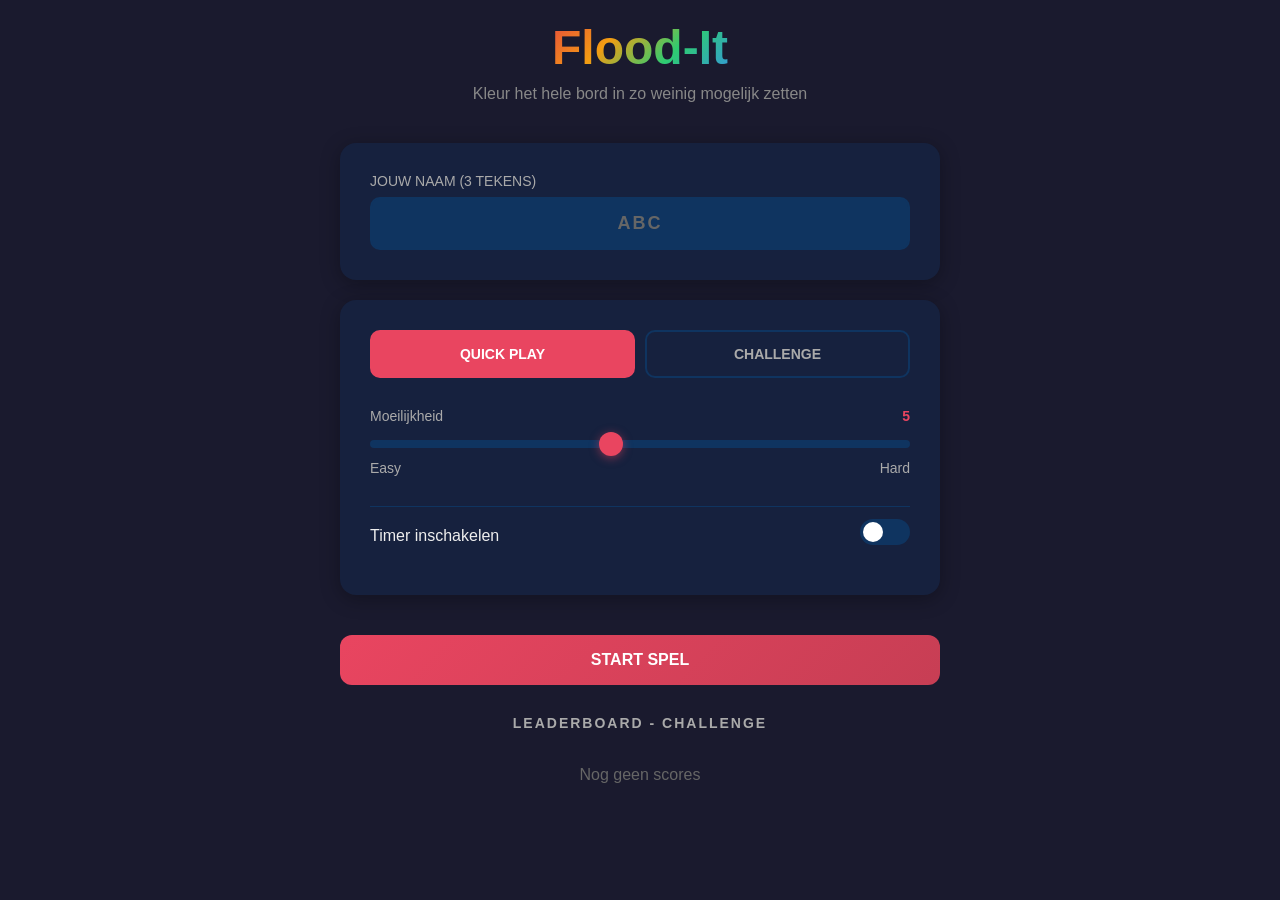
==== index.html @ 2f5895f3 "Add static version, Docker, E2E tests, GitHub Pages" ====
<!DOCTYPE html>
<html lang="nl">
<head>
    <meta charset="UTF-8">
    <meta name="viewport" content="width=device-width, initial-scale=1.0">
    <title>Flood-It</title>
    <style>
        * { box-sizing: border-box; margin: 0; padding: 0; }
        body {
            font-family: -apple-system, BlinkMacSystemFont, 'Segoe UI', Roboto, sans-serif;
            background: #1a1a2e;
            min-height: 100vh;
            color: #eee;
            display: flex;
            flex-direction: column;
            align-items: center;
            padding: 20px;
        }
        .screen { display: none; width: 100%; max-width: 600px; flex-direction: column; align-items: center; }
        .screen.active { display: flex; }
        h1 {
            font-size: 3rem;
            margin-bottom: 10px;
            background: linear-gradient(135deg, #e74c3c, #f39c12, #2ecc71, #3498db);
            -webkit-background-clip: text;
            -webkit-text-fill-color: transparent;
            background-clip: text;
        }
        .subtitle { color: #888; margin-bottom: 40px; }
        .card { background: #16213e; border-radius: 16px; padding: 30px; width: 100%; margin-bottom: 20px; box-shadow: 0 4px 20px rgba(0,0,0,0.3); }
        label { display: block; margin-bottom: 8px; color: #aaa; font-size: 14px; }
        input[type="text"] {
            width: 100%; padding: 14px 16px; border: 2px solid #0f3460; border-radius: 10px;
            font-size: 18px; background: #0f3460; color: #fff; text-align: center;
            text-transform: uppercase; letter-spacing: 8px; font-weight: bold;
        }
        input[type="text"]:focus { outline: none; border-color: #e94560; }
        input[type="text"]::placeholder { letter-spacing: 2px; color: #666; text-transform: none; }
        .slider-container { margin: 30px 0; }
        .slider-label { display: flex; justify-content: space-between; margin-bottom: 10px; color: #aaa; font-size: 14px; }
        .slider-value { color: #e94560; font-weight: bold; }
        input[type="range"] { width: 100%; height: 8px; border-radius: 4px; background: #0f3460; outline: none; -webkit-appearance: none; }
        input[type="range"]::-webkit-slider-thumb { -webkit-appearance: none; width: 24px; height: 24px; border-radius: 50%; background: #e94560; cursor: pointer; box-shadow: 0 2px 10px rgba(233, 69, 96, 0.5); }
        .mode-buttons { display: flex; gap: 10px; margin-bottom: 20px; }
        .mode-btn {
            flex: 1; padding: 14px; border: 2px solid #0f3460; border-radius: 10px;
            background: transparent; color: #aaa; font-size: 14px; font-weight: bold; cursor: pointer; transition: all 0.2s;
        }
        .mode-btn.active { background: #e94560; border-color: #e94560; color: white; }
        .mode-btn:hover:not(.active) { border-color: #e94560; color: #fff; }
        .settings-toggle { display: flex; align-items: center; justify-content: space-between; padding: 12px 0; border-top: 1px solid #0f3460; margin-top: 10px; }
        .toggle-switch { position: relative; width: 50px; height: 26px; }
        .toggle-switch input { opacity: 0; width: 0; height: 0; }
        .toggle-slider { position: absolute; cursor: pointer; top: 0; left: 0; right: 0; bottom: 0; background: #0f3460; border-radius: 26px; transition: 0.3s; }
        .toggle-slider:before { position: absolute; content: ""; height: 20px; width: 20px; left: 3px; bottom: 3px; background: white; border-radius: 50%; transition: 0.3s; }
        input:checked + .toggle-slider { background: #e94560; }
        input:checked + .toggle-slider:before { transform: translateX(24px); }
        .btn { width: 100%; padding: 16px; border: none; border-radius: 12px; font-size: 16px; font-weight: bold; cursor: pointer; transition: all 0.2s; margin-top: 20px; }
        .btn-primary { background: linear-gradient(135deg, #e94560, #c73e54); color: white; }
        .btn-primary:hover { transform: translateY(-2px); box-shadow: 0 4px 20px rgba(233, 69, 96, 0.4); }
        .btn-primary:disabled { background: #333; cursor: not-allowed; transform: none; box-shadow: none; }
        .game-header { display: flex; justify-content: space-between; align-items: center; width: 100%; max-width: 600px; margin-bottom: 20px; }
        .game-info { display: flex; gap: 20px; align-items: center; }
        .stat { background: #16213e; padding: 10px 20px; border-radius: 10px; text-align: center; }
        .stat-label { font-size: 11px; color: #666; text-transform: uppercase; }
        .stat-value { font-size: 20px; font-weight: bold; color: #e94560; }
        .timer { color: #2ecc71; }
        .timer.warning { color: #f39c12; }
        .timer.danger { color: #e74c3c; animation: pulse 0.5s infinite; }
        @keyframes pulse { 0%, 100% { opacity: 1; } 50% { opacity: 0.5; } }
        .color-buttons { display: flex; gap: 10px; justify-content: center; flex-wrap: wrap; margin: 20px 0; }
        .color-btn { width: 50px; height: 50px; border: 3px solid transparent; border-radius: 12px; cursor: pointer; transition: all 0.2s; }
        .color-btn:hover { transform: scale(1.1); }
        .color-btn.current { border-color: white; box-shadow: 0 0 20px rgba(255,255,255,0.3); }
        .color-btn:disabled { opacity: 0.4; cursor: not-allowed; }
        .color-btn:disabled:hover { transform: none; }
        #game-grid { display: grid; gap: 2px; background: #0a0a15; padding: 4px; border-radius: 8px; margin: 20px 0; }
        .cell { border-radius: 2px; transition: background-color 0.15s ease; }
        .game-footer { display: flex; gap: 10px; width: 100%; max-width: 600px; }
        .btn-secondary { background: #16213e; color: #aaa; border: 2px solid #0f3460; }
        .btn-secondary:hover { background: #1a2744; color: #fff; }
        .board-indicator { display: flex; gap: 10px; margin-bottom: 20px; }
        .board-dot { width: 12px; height: 12px; border-radius: 50%; background: #0f3460; }
        .board-dot.active { background: #e94560; }
        .board-dot.completed { background: #2ecc71; }
        .leaderboard { width: 100%; max-width: 400px; margin-top: 30px; }
        .leaderboard h3 { color: #aaa; margin-bottom: 15px; text-align: center; font-size: 14px; text-transform: uppercase; letter-spacing: 2px; }
        .leaderboard-entry { display: flex; justify-content: space-between; padding: 10px 15px; background: #16213e; border-radius: 8px; margin-bottom: 8px; }
        .leaderboard-rank { color: #f39c12; font-weight: bold; width: 30px; }
        .leaderboard-nickname { flex: 1; text-align: left; padding-left: 10px; letter-spacing: 3px; }
        .leaderboard-score { color: #e94560; font-weight: bold; }
        .leaderboard-empty { text-align: center; color: #666; padding: 20px; }
        .result-screen { text-align: center; }
        .result-score { font-size: 48px; font-weight: bold; color: #e94560; margin: 20px 0; }
        .result-label { color: #666; font-size: 14px; }
        .win-message { color: #2ecc71; font-size: 24px; margin-bottom: 10px; }
        .lose-message { color: #e74c3c; font-size: 24px; margin-bottom: 10px; }
        .error-msg { color: #e74c3c; font-size: 12px; margin-top: 8px; display: none; }
        .error-msg.show { display: block; }
        .hint { color: #666; font-size: 12px; text-align: center; margin-top: 10px; }
    </style>
</head>
<body>
    <div id="start-screen" class="screen active">
        <h1>Flood-It</h1>
        <p class="subtitle">Kleur het hele bord in zo weinig mogelijk zetten</p>
        <div class="card">
            <label>JOUW NAAM (3 TEKENS)</label>
            <input type="text" id="nickname" maxlength="3" placeholder="ABC">
            <p id="nickname-error" class="error-msg">Voer precies 3 tekens in</p>
        </div>
        <div class="card">
            <div class="mode-buttons">
                <button class="mode-btn active" data-mode="quick" onclick="selectMode('quick')">QUICK PLAY</button>
                <button class="mode-btn" data-mode="challenge" onclick="selectMode('challenge')">CHALLENGE</button>
            </div>
            <div class="slider-container">
                <div class="slider-label"><span>Moeilijkheid</span><span class="slider-value" id="difficulty-label">5</span></div>
                <input type="range" id="difficulty" min="1" max="10" value="5" oninput="updateDifficulty()">
                <div class="slider-label" style="margin-top: 8px;"><span>Easy</span><span>Hard</span></div>
            </div>
            <div class="settings-toggle">
                <span>Timer inschakelen</span>
                <label class="toggle-switch">
                    <input type="checkbox" id="timer-toggle">
                    <span class="toggle-slider"></span>
                </label>
            </div>
            <div id="timer-info" style="display: none; margin-top: 10px; color: #666; font-size: 12px;">
                Timer: <span id="timer-duration">65</span> seconden
            </div>
        </div>
        <button class="btn btn-primary" onclick="startGame()">START SPEL</button>
        <div class="leaderboard">
            <h3>Leaderboard - Challenge</h3>
            <div id="leaderboard-list"></div>
        </div>
    </div>

    <div id="game-screen" class="screen">
        <div class="game-header">
            <div class="game-info">
                <div class="stat"><div class="stat-label">Zetten</div><div class="stat-value"><span id="moves">0</span>/<span id="max-moves">25</span></div></div>
                <div class="stat timer" id="timer-stat" style="display: none;"><div class="stat-label">Timer</div><div class="stat-value" id="timer-display">60</div></div>
            </div>
            <div class="stat"><div class="stat-label">Naam</div><div class="stat-value" id="player-name" style="font-size: 16px;">ABC</div></div>
        </div>
        <div class="board-indicator" id="board-indicator" style="display: none;">
            <div class="board-dot active"></div><div class="board-dot"></div><div class="board-dot"></div>
        </div>
        <div id="game-grid"></div>
        <div class="color-buttons" id="color-buttons"></div>
        <div class="game-footer">
            <button class="btn btn-secondary" onclick="showStartScreen()">NIEUW SPEL</button>
            <button class="btn btn-primary" id="next-btn" onclick="nextBoard()" style="display: none; margin-top: 0;">VOLGEND BORD</button>
        </div>
    </div>

    <div id="result-screen" class="screen">
        <div class="result-screen">
            <div id="result-message"></div>
            <div class="result-label" id="result-label"></div>
            <div class="result-score" id="result-score"></div>
            <button class="btn btn-primary" onclick="showStartScreen()">OPNIEUW SPELEN</button>
        </div>
    </div>

    <script>
        const COLORS = ["#e74c3c", "#3498db", "#2ecc71", "#f39c12", "#9b59b6", "#1abc9c", "#e91e63", "#ff5722", "#795548", "#607d8b"];
        const DIFFICULTY_SETTINGS = {
            1: {grid: 8, colors: 4, time: 45}, 2: {grid: 9, colors: 4, time: 50}, 3: {grid: 10, colors: 5, time: 55},
            4: {grid: 11, colors: 5, time: 60}, 5: {grid: 12, colors: 5, time: 65}, 6: {grid: 13, colors: 6, time: 70},
            7: {grid: 14, colors: 6, time: 75}, 8: {grid: 16, colors: 7, time: 85}, 9: {grid: 18, colors: 7, time: 95},
            10: {grid: 20, colors: 8, time: 105}
        };

        let game = null;
        let nickname = "";
        let timerInterval = null;
        let timeLeft = 0;
        let currentMode = "quick";

        function selectMode(mode) {
            currentMode = mode;
            document.querySelectorAll(".mode-btn").forEach(btn => btn.classList.toggle("active", btn.dataset.mode === mode));
            if (mode === "challenge") {
                document.getElementById("difficulty").value = 5;
                document.getElementById("difficulty-label").textContent = "5";
                updateDifficulty();
            }
        }

        function updateDifficulty() {
            const value = parseInt(document.getElementById("difficulty").value);
            document.getElementById("difficulty-label").textContent = value;
            const times = {1: 45, 2: 50, 3: 55, 4: 60, 5: 65, 6: 70, 7: 75, 8: 85, 9: 95, 10: 105};
            document.getElementById("timer-duration").textContent = times[value];
            document.getElementById("timer-info").style.display = document.getElementById("timer-toggle").checked ? "block" : "none";
        }
        document.getElementById("timer-toggle").addEventListener("change", updateDifficulty);

        function showScreen(screenId) {
            document.querySelectorAll(".screen").forEach(s => s.classList.remove("active"));
            document.getElementById(screenId).classList.add("active");
        }

        function generateGrid(gridSize, numColors) {
            return Array.from({length: gridSize}, () => Array.from({length: gridSize}, () => Math.floor(Math.random() * numColors)));
        }

        function getConnected(grid, x, y) {
            const n = grid.length;
            const visited = new Set();
            const queue = [[x, y]];
            const color = grid[y][x];
            while (queue.length) {
                const [cx, cy] = queue.shift();
                const key = `${cx},${cy}`;
                if (visited.has(key)) continue;
                visited.add(key);
                for (const [dx, dy] of [[-1,0],[1,0],[0,-1],[0,1]]) {
                    const nx = cx + dx, ny = cy + dy;
                    if (nx >= 0 && nx < n && ny >= 0 && ny < n && grid[ny][nx] === color) queue.push([nx, ny]);
                }
            }
            return visited;
        }

        function floodFill(grid, x, y, newColor) {
            const oldColor = grid[y][x];
            if (oldColor === newColor) return;
            const connected = getConnected(grid, x, y);
            for (const key of connected) {
                const [cx, cy] = key.split(",").map(Number);
                grid[cy][cx] = newColor;
            }
        }

        function countExpansion(grid, color) {
            const connected = getConnected(grid, 0, 0);
            const tempGrid = grid.map(row => [...row]);
            for (const key of connected) {
                const [cx, cy] = key.split(",").map(Number);
                tempGrid[cy][cx] = color;
            }
            const newConnected = getConnected(tempGrid, 0, 0);
            return newConnected.size - connected.size;
        }

        function greedySolver(grid, maxColors) {
            const tempGrid = grid.map(row => [...row]);
            let moves = 0;
            const n = tempGrid.length;
            while (moves < 50) {
                const connected = getConnected(tempGrid, 0, 0);
                if (connected.size === n * n) break;
                let bestColor = -1, bestExpansion = -1;
                for (let c = 0; c < maxColors; c++) {
                    if (tempGrid[0][0] === c) continue;
                    const exp = countExpansion(tempGrid, c);
                    if (exp > bestExpansion) { bestExpansion = exp; bestColor = c; }
                }
                if (bestColor === -1 || bestExpansion <= 0) break;
                floodFill(tempGrid, 0, 0, bestColor);
                moves++;
            }
            return moves;
        }

        function calculateMaxMoves(gridSize, numColors) {
            const scores = [];
            for (let i = 0; i < 3; i++) {
                const testGrid = generateGrid(gridSize, numColors);
                scores.push(greedySolver(testGrid, numColors));
            }
            return Math.max(Math.round(scores.reduce((a, b) => a + b, 0) / scores.length) + 8, 10);
        }

        function loadLeaderboard() {
            const data = JSON.parse(localStorage.getItem("floodit_leaderboard") || "[]");
            data.sort((a, b) => a.score - b.score);
            const list = document.getElementById("leaderboard-list");
            if (data.length === 0) {
                list.innerHTML = '<div class="leaderboard-empty">Nog geen scores</div>';
                return;
            }
            list.innerHTML = data.slice(0, 10).map((entry, i) => `
                <div class="leaderboard-entry">
                    <span class="leaderboard-rank">${i + 1}</span>
                    <span class="leaderboard-nickname">${entry.nickname}</span>
                    <span class="leaderboard-score">${entry.score.toFixed(1)}</span>
                </div>
            `).join("");
        }

        function saveScore(nickname, score, mode) {
            const data = JSON.parse(localStorage.getItem("floodit_leaderboard") || "[]");
            data.push({nickname, score, mode});
            localStorage.setItem("floodit_leaderboard", JSON.stringify(data));
        }

        function startGame() {
            nickname = document.getElementById("nickname").value.toUpperCase().trim();
            const errorEl = document.getElementById("nickname-error");
            if (nickname.length !== 3 || !/^[A-Z0-9]{3}$/.test(nickname)) {
                errorEl.classList.add("show");
                return;
            }
            errorEl.classList.remove("show");

            const difficulty = parseInt(document.getElementById("difficulty").value);
            const timerEnabled = document.getElementById("timer-toggle").checked;
            const settings = DIFFICULTY_SETTINGS[difficulty];

            let gridSize = settings.grid;
            let numColors = settings.colors;
            let maxMoves = calculateMaxMoves(gridSize, numColors);

            game = {
                grid: generateGrid(gridSize, numColors),
                grid_size: gridSize,
                num_colors: numColors,
                max_moves: maxMoves,
                moves: 0,
                difficulty,
                timer_enabled: timerEnabled,
                timer_duration: settings.time
            };

            if (currentMode === "challenge") {
                gridSize = 10;
                numColors = 6;
                maxMoves = calculateMaxMoves(gridSize, numColors);
                game.grid_size = gridSize;
                game.num_colors = numColors;
                game.max_moves = maxMoves;
                game.boards = [
                    {grid: generateGrid(10, 6), moves: 0, completed: false},
                    {grid: generateGrid(10, 6), moves: 0, completed: false},
                    {grid: generateGrid(10, 6), moves: 0, completed: false}
                ];
                game.current_board = 0;
                game.grid = game.boards[0].grid;
            }

            showScreen("game-screen");
            document.getElementById("player-name").textContent = nickname;
            renderGame();
            startTimer();
        }

        function startTimer() {
            if (timerInterval) clearInterval(timerInterval);
            const timerStat = document.getElementById("timer-stat");
            const timerDisplay = document.getElementById("timer-display");
            if (!game.timer_enabled || currentMode === "quick") {
                timerStat.style.display = "none";
                return;
            }
            timerStat.style.display = "block";
            timeLeft = game.timer_duration;
            timerDisplay.textContent = timeLeft;
            timerDisplay.className = "stat-value";
            timerInterval = setInterval(() => {
                timeLeft--;
                timerDisplay.textContent = timeLeft;
                timerDisplay.classList.remove("warning", "danger");
                if (timeLeft <= 10) timerDisplay.classList.add("danger");
                else if (timeLeft <= 20) timerDisplay.classList.add("warning");
                if (timeLeft <= 0) {
                    clearInterval(timerInterval);
                    gameOver(false);
                }
            }, 1000);
        }

        function renderGame() {
            const grid = game.grid;
            const gridSize = game.grid_size;
            document.getElementById("moves").textContent = game.moves;
            document.getElementById("max-moves").textContent = game.max_moves;

            if (currentMode === "challenge" && game.boards) {
                document.getElementById("board-indicator").style.display = "flex";
                document.querySelectorAll(".board-dot").forEach((dot, i) => {
                    dot.classList.remove("active", "completed");
                    if (i < game.current_board) dot.classList.add("completed");
                    else if (i === game.current_board) dot.classList.add("active");
                });
                document.getElementById("next-btn").style.display = "none";
            } else {
                document.getElementById("board-indicator").style.display = "none";
            }

            const gridEl = document.getElementById("game-grid");
            gridEl.style.gridTemplateColumns = `repeat(${gridSize}, 1fr)`;
            gridEl.innerHTML = "";
            const maxCellSize = Math.min(400 / gridSize, 50);
            gridEl.style.maxWidth = `${gridSize * maxCellSize}px`;

            for (let y = 0; y < gridSize; y++) {
                for (let x = 0; x < gridSize; x++) {
                    const cell = document.createElement("div");
                    cell.className = "cell";
                    cell.style.backgroundColor = COLORS[grid[y][x]];
                    cell.style.width = `${maxCellSize}px`;
                    cell.style.height = `${maxCellSize}px`;
                    gridEl.appendChild(cell);
                }
            }

            const colorButtonsEl = document.getElementById("color-buttons");
            colorButtonsEl.innerHTML = "";
            const currentColor = grid[0][0];
            for (let i = 0; i < game.num_colors; i++) {
                const btn = document.createElement("button");
                btn.className = "color-btn" + (i === currentColor ? " current" : "");
                btn.style.backgroundColor = COLORS[i];
                btn.onclick = () => makeMove(i);
                colorButtonsEl.appendChild(btn);
            }
        }

        function makeMove(color) {
            const currentColor = game.grid[0][0];
            if (color === currentColor) return;

            floodFill(game.grid, 0, 0, color);
            game.moves++;
            renderGame();

            const n = game.grid_size;
            const connected = getConnected(game.grid, 0, 0);
            const won = connected.size === n * n;

            if (won) {
                if (currentMode === "challenge") {
                    game.boards[game.current_board].completed = true;
                    game.boards[game.current_board].moves = game.moves;
                    if (game.current_board < 2) {
                        document.getElementById("next-btn").style.display = "block";
                    } else {
                        gameEnd();
                    }
                } else {
                    gameWin();
                }
            } else if (game.moves >= game.max_moves) {
                gameOver(false);
            }
        }

        function nextBoard() {
            game.current_board++;
            if (game.current_board >= 3) {
                gameEnd();
                return;
            }
            game.grid = game.boards[game.current_board].grid;
            game.moves = 0;
            renderGame();
            startTimer();
            document.getElementById("next-btn").style.display = "none";
        }

        function gameWin() {
            clearInterval(timerInterval);
            const score = game.moves;
            saveScore(nickname, score, "quick");
            document.getElementById("result-message").innerHTML = '<div class="win-message">GEWONNEN!</div>';
            document.getElementById("result-label").textContent = `Behaald in ${score} zetten`;
            document.getElementById("result-score").textContent = score;
            showScreen("result-screen");
            loadLeaderboard();
        }

        function gameOver(won) {
            clearInterval(timerInterval);
            if (currentMode === "quick") {
                document.getElementById("result-message").innerHTML = '<div class="lose-message">VERLOREN</div>';
                document.getElementById("result-label").textContent = `Teveel zetten nodig`;
                document.getElementById("result-score").textContent = game.moves;
            } else {
                const scores = game.boards.map(b => b.moves || game.max_moves + 10);
                const avg = scores.reduce((a, b) => a + b, 0) / scores.length;
                const wonByTime = timeLeft > 0;
                if (wonByTime) {
                    document.getElementById("result-message").innerHTML = '<div class="win-message">CHALLENGE GEHAALD!</div>';
                } else {
                    document.getElementById("result-message").innerHTML = '<div class="lose-message">TIJD VOORBIJ</div>';
                }
                document.getElementById("result-label").textContent = `Gemiddelde: ${avg.toFixed(1)} zetten`;
                document.getElementById("result-score").textContent = avg.toFixed(1);
                saveScore(nickname, avg, "challenge");
            }
            showScreen("result-screen");
            loadLeaderboard();
        }

        function gameEnd() {
            clearInterval(timerInterval);
            const scores = game.boards.map(b => b.moves || game.max_moves + 10);
            const avg = scores.reduce((a, b) => a + b, 0) / scores.length;
            document.getElementById("result-message").innerHTML = '<div class="win-message">CHALLENGE GEHAALD!</div>';
            document.getElementById("result-label").textContent = `Gemiddelde: ${avg.toFixed(1)} zetten`;
            document.getElementById("result-score").textContent = avg.toFixed(1);
            saveScore(nickname, avg, "challenge");
            showScreen("result-screen");
            loadLeaderboard();
        }

        function showStartScreen() {
            clearInterval(timerInterval);
            showScreen("start-screen");
            loadLeaderboard();
        }

        loadLeaderboard();
    </script>
</body>
</html>
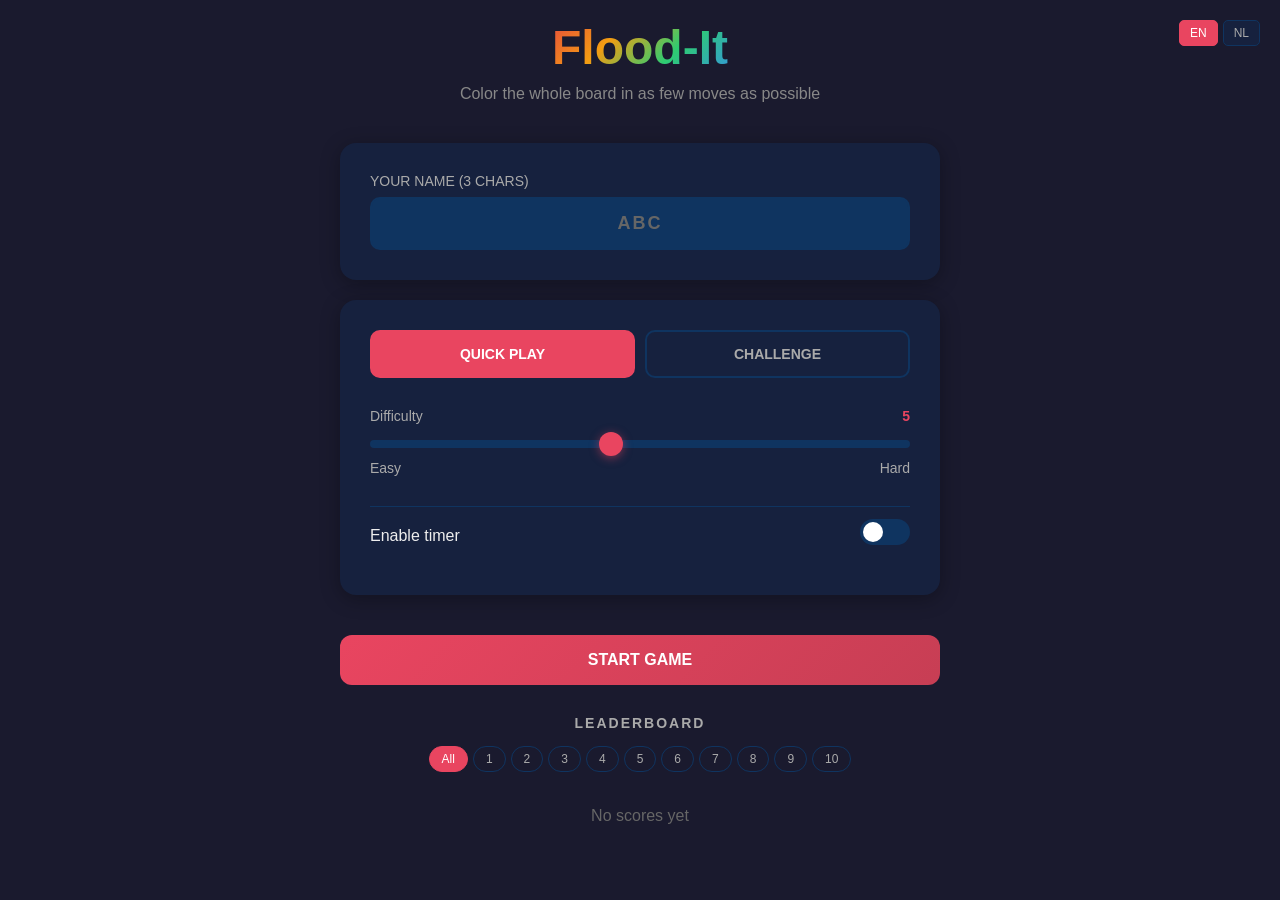
==== commit 7657a8aa: "Add multilingual support, nickname persistence, leaderboard by difficulty, fix score display" ====
--- a/index.html
+++ b/index.html
@@ -1,39 +1,22 @@
 <!DOCTYPE html>
-<html lang="nl">
+<html lang="en">
 <head>
     <meta charset="UTF-8">
     <meta name="viewport" content="width=device-width, initial-scale=1.0">
     <title>Flood-It</title>
     <style>
         * { box-sizing: border-box; margin: 0; padding: 0; }
-        body {
-            font-family: -apple-system, BlinkMacSystemFont, 'Segoe UI', Roboto, sans-serif;
-            background: #1a1a2e;
-            min-height: 100vh;
-            color: #eee;
-            display: flex;
-            flex-direction: column;
-            align-items: center;
-            padding: 20px;
-        }
+        body { font-family: -apple-system, BlinkMacSystemFont, 'Segoe UI', Roboto, sans-serif; background: #1a1a2e; min-height: 100vh; color: #eee; display: flex; flex-direction: column; align-items: center; padding: 20px; }
         .screen { display: none; width: 100%; max-width: 600px; flex-direction: column; align-items: center; }
         .screen.active { display: flex; }
-        h1 {
-            font-size: 3rem;
-            margin-bottom: 10px;
-            background: linear-gradient(135deg, #e74c3c, #f39c12, #2ecc71, #3498db);
-            -webkit-background-clip: text;
-            -webkit-text-fill-color: transparent;
-            background-clip: text;
-        }
+        h1 { font-size: 3rem; margin-bottom: 10px; background: linear-gradient(135deg, #e74c3c, #f39c12, #2ecc71, #3498db); -webkit-background-clip: text; -webkit-text-fill-color: transparent; background-clip: text; }
+        .lang-switch { position: absolute; top: 20px; right: 20px; display: flex; gap: 5px; }
+        .lang-btn { background: #16213e; border: 1px solid #0f3460; color: #aaa; padding: 5px 10px; border-radius: 5px; cursor: pointer; font-size: 12px; }
+        .lang-btn.active { background: #e94560; color: white; border-color: #e94560; }
         .subtitle { color: #888; margin-bottom: 40px; }
         .card { background: #16213e; border-radius: 16px; padding: 30px; width: 100%; margin-bottom: 20px; box-shadow: 0 4px 20px rgba(0,0,0,0.3); }
         label { display: block; margin-bottom: 8px; color: #aaa; font-size: 14px; }
-        input[type="text"] {
-            width: 100%; padding: 14px 16px; border: 2px solid #0f3460; border-radius: 10px;
-            font-size: 18px; background: #0f3460; color: #fff; text-align: center;
-            text-transform: uppercase; letter-spacing: 8px; font-weight: bold;
-        }
+        input[type="text"] { width: 100%; padding: 14px 16px; border: 2px solid #0f3460; border-radius: 10px; font-size: 18px; background: #0f3460; color: #fff; text-align: center; text-transform: uppercase; letter-spacing: 8px; font-weight: bold; }
         input[type="text"]:focus { outline: none; border-color: #e94560; }
         input[type="text"]::placeholder { letter-spacing: 2px; color: #666; text-transform: none; }
         .slider-container { margin: 30px 0; }
@@ -41,13 +24,12 @@
         .slider-value { color: #e94560; font-weight: bold; }
         input[type="range"] { width: 100%; height: 8px; border-radius: 4px; background: #0f3460; outline: none; -webkit-appearance: none; }
         input[type="range"]::-webkit-slider-thumb { -webkit-appearance: none; width: 24px; height: 24px; border-radius: 50%; background: #e94560; cursor: pointer; box-shadow: 0 2px 10px rgba(233, 69, 96, 0.5); }
-        .mode-buttons { display: flex; gap: 10px; margin-bottom: 20px; }
-        .mode-btn {
-            flex: 1; padding: 14px; border: 2px solid #0f3460; border-radius: 10px;
-            background: transparent; color: #aaa; font-size: 14px; font-weight: bold; cursor: pointer; transition: all 0.2s;
-        }
+        .mode-buttons { display: flex; gap: 10px; margin-bottom: 15px; }
+        .mode-btn { flex: 1; padding: 14px; border: 2px solid #0f3460; border-radius: 10px; background: transparent; color: #aaa; font-size: 14px; font-weight: bold; cursor: pointer; transition: all 0.2s; }
         .mode-btn.active { background: #e94560; border-color: #e94560; color: white; }
         .mode-btn:hover:not(.active) { border-color: #e94560; color: #fff; }
+        .challenge-info { background: #0f3460; padding: 12px; border-radius: 8px; font-size: 13px; color: #aaa; margin-bottom: 20px; display: none; }
+        .challenge-info.visible { display: block; }
         .settings-toggle { display: flex; align-items: center; justify-content: space-between; padding: 12px 0; border-top: 1px solid #0f3460; margin-top: 10px; }
         .toggle-switch { position: relative; width: 50px; height: 26px; }
         .toggle-switch input { opacity: 0; width: 0; height: 0; }
@@ -71,7 +53,7 @@
         .color-buttons { display: flex; gap: 10px; justify-content: center; flex-wrap: wrap; margin: 20px 0; }
         .color-btn { width: 50px; height: 50px; border: 3px solid transparent; border-radius: 12px; cursor: pointer; transition: all 0.2s; }
         .color-btn:hover { transform: scale(1.1); }
-        .color-btn.current { border-color: white; box-shadow: 0 0 20px rgba(255,255,255,0.3); }
+        { border-color: white; box-shadow: 0 0 20px rgba(255,255,255,0.3); }
         .color-btn:disabled { opacity: 0.4; cursor: not-allowed; }
         .color-btn:disabled:hover { transform: none; }
         #game-grid { display: grid; gap: 2px; background: #0a0a15; padding: 4px; border-radius: 8px; margin: 20px 0; }
@@ -85,9 +67,13 @@
         .board-dot.completed { background: #2ecc71; }
         .leaderboard { width: 100%; max-width: 400px; margin-top: 30px; }
         .leaderboard h3 { color: #aaa; margin-bottom: 15px; text-align: center; font-size: 14px; text-transform: uppercase; letter-spacing: 2px; }
+        .leaderboard-tabs { display: flex; gap: 5px; margin-bottom: 15px; justify-content: center; }
+        .leaderboard-tab { background: transparent; border: 1px solid #0f3460; color: #aaa; padding: 5px 12px; border-radius: 15px; font-size: 12px; cursor: pointer; }
+        .leaderboard-tab.active { background: #e94560; border-color: #e94560; color: white; }
         .leaderboard-entry { display: flex; justify-content: space-between; padding: 10px 15px; background: #16213e; border-radius: 8px; margin-bottom: 8px; }
         .leaderboard-rank { color: #f39c12; font-weight: bold; width: 30px; }
         .leaderboard-nickname { flex: 1; text-align: left; padding-left: 10px; letter-spacing: 3px; }
+        .leaderboard-difficulty { color: #666; font-size: 11px; }
         .leaderboard-score { color: #e94560; font-weight: bold; }
         .leaderboard-empty { text-align: center; color: #666; padding: 20px; }
         .result-screen { text-align: center; }
@@ -101,38 +87,59 @@
     </style>
 </head>
 <body>
+    <div class="lang-switch">
+        <button class="lang-btn active" data-lang="en">EN</button>
+        <button class="lang-btn" data-lang="nl">NL</button>
+    </div>
+
     <div id="start-screen" class="screen active">
         <h1>Flood-It</h1>
-        <p class="subtitle">Kleur het hele bord in zo weinig mogelijk zetten</p>
+        <p class="subtitle" data-i18n="subtitle">Color the whole board in as few moves as possible</p>
         <div class="card">
-            <label>JOUW NAAM (3 TEKENS)</label>
+            <label data-i18n="nickname_label">YOUR NAME (3 CHARS)</label>
             <input type="text" id="nickname" maxlength="3" placeholder="ABC">
-            <p id="nickname-error" class="error-msg">Voer precies 3 tekens in</p>
+            <p id="nickname-error" class="error-msg" data-i18n="nickname_error">Enter exactly 3 characters</p>
         </div>
         <div class="card">
             <div class="mode-buttons">
-                <button class="mode-btn active" data-mode="quick" onclick="selectMode('quick')">QUICK PLAY</button>
-                <button class="mode-btn" data-mode="challenge" onclick="selectMode('challenge')">CHALLENGE</button>
+                <button class="mode-btn active" data-mode="quick" data-i18n="quick_play">QUICK PLAY</button>
+                <button class="mode-btn" data-mode="challenge" data-i18n="challenge">CHALLENGE</button>
+            </div>
+            <div class="challenge-info" id="challenge-info" data-i18n="challenge_info">
+                Play 3 boards. Your score is the average of the 3 boards.
             </div>
             <div class="slider-container">
-                <div class="slider-label"><span>Moeilijkheid</span><span class="slider-value" id="difficulty-label">5</span></div>
+                <div class="slider-label"><span data-i18n="difficulty">Difficulty</span><span class="slider-value" id="difficulty-label">5</span></div>
                 <input type="range" id="difficulty" min="1" max="10" value="5" oninput="updateDifficulty()">
-                <div class="slider-label" style="margin-top: 8px;"><span>Easy</span><span>Hard</span></div>
+                <div class="slider-label" style="margin-top: 8px;"><span data-i18n="easy">Easy</span><span data-i18n="hard">Hard</span></div>
             </div>
             <div class="settings-toggle">
-                <span>Timer inschakelen</span>
+                <span data-i18n="timer_enable">Enable timer</span>
                 <label class="toggle-switch">
                     <input type="checkbox" id="timer-toggle">
                     <span class="toggle-slider"></span>
                 </label>
             </div>
             <div id="timer-info" style="display: none; margin-top: 10px; color: #666; font-size: 12px;">
-                Timer: <span id="timer-duration">65</span> seconden
+                <span data-i18n="timer">Timer</span>: <span id="timer-duration">65</span> <span data-i18n="seconds">seconds</span>
             </div>
         </div>
-        <button class="btn btn-primary" onclick="startGame()">START SPEL</button>
+        <button class="btn btn-primary" onclick="startGame()" data-i18n="start_game">START GAME</button>
         <div class="leaderboard">
-            <h3>Leaderboard - Challenge</h3>
+            <h3 data-i18n="leaderboard">Leaderboard</h3>
+            <div class="leaderboard-tabs">
+                <button class="leaderboard-tab active" data-diff="all" data-i18n="all">All</button>
+                <button class="leaderboard-tab" data-diff="1">1</button>
+                <button class="leaderboard-tab" data-diff="2">2</button>
+                <button class="leaderboard-tab" data-diff="3">3</button>
+                <button class="leaderboard-tab" data-diff="4">4</button>
+                <button class="leaderboard-tab" data-diff="5">5</button>
+                <button class="leaderboard-tab" data-diff="6">6</button>
+                <button class="leaderboard-tab" data-diff="7">7</button>
+                <button class="leaderboard-tab" data-diff="8">8</button>
+                <button class="leaderboard-tab" data-diff="9">9</button>
+                <button class="leaderboard-tab" data-diff="10">10</button>
+            </div>
             <div id="leaderboard-list"></div>
         </div>
     </div>
@@ -140,10 +147,10 @@
     <div id="game-screen" class="screen">
         <div class="game-header">
             <div class="game-info">
-                <div class="stat"><div class="stat-label">Zetten</div><div class="stat-value"><span id="moves">0</span>/<span id="max-moves">25</span></div></div>
-                <div class="stat timer" id="timer-stat" style="display: none;"><div class="stat-label">Timer</div><div class="stat-value" id="timer-display">60</div></div>
+                <div class="stat"><div class="stat-label" data-i18n="moves">Moves</div><div class="stat-value"><span id="moves">0</span>/<span id="max-moves">25</span></div></div>
+                <div class="stat timer" id="timer-stat" style="display: none;"><div class="stat-label" data-i18n="timer">Timer</div><div class="stat-value" id="timer-display">60</div></div>
             </div>
-            <div class="stat"><div class="stat-label">Naam</div><div class="stat-value" id="player-name" style="font-size: 16px;">ABC</div></div>
+            <div class="stat"><div class="stat-label" data-i18n="name">Name</div><div class="stat-value" id="player-name" style="font-size: 16px;">ABC</div></div>
         </div>
         <div class="board-indicator" id="board-indicator" style="display: none;">
             <div class="board-dot active"></div><div class="board-dot"></div><div class="board-dot"></div>
@@ -151,8 +158,8 @@
         <div id="game-grid"></div>
         <div class="color-buttons" id="color-buttons"></div>
         <div class="game-footer">
-            <button class="btn btn-secondary" onclick="showStartScreen()">NIEUW SPEL</button>
-            <button class="btn btn-primary" id="next-btn" onclick="nextBoard()" style="display: none; margin-top: 0;">VOLGEND BORD</button>
+            <button class="btn btn-secondary" onclick="showStartScreen()" data-i18n="new_game">NEW GAME</button>
+            <button class="btn btn-primary" id="next-btn" onclick="nextBoard()" style="display: none; margin-top: 0;" data-i18n="next_board">NEXT BOARD</button>
         </div>
     </div>
 
@@ -161,7 +168,7 @@
             <div id="result-message"></div>
             <div class="result-label" id="result-label"></div>
             <div class="result-score" id="result-score"></div>
-            <button class="btn btn-primary" onclick="showStartScreen()">OPNIEUW SPELEN</button>
+            <button class="btn btn-primary" onclick="showStartScreen()" data-i18n="play_again">PLAY AGAIN</button>
         </div>
     </div>
 
@@ -174,21 +181,125 @@
             10: {grid: 20, colors: 8, time: 105}
         };
 
+        const i18n = {
+            en: {
+                subtitle: "Color the whole board in as few moves as possible",
+                nickname_label: "YOUR NAME (3 CHARS)",
+                nickname_error: "Enter exactly 3 characters",
+                quick_play: "QUICK PLAY",
+                challenge: "CHALLENGE",
+                challenge_info: "Play 3 boards (10x10, 6 colors). Your score is the average of the 3 boards.",
+                difficulty: "Difficulty",
+                easy: "Easy",
+                hard: "Hard",
+                timer_enable: "Enable timer",
+                timer: "Timer",
+                seconds: "seconds",
+                start_game: "START GAME",
+                leaderboard: "Leaderboard",
+                all: "All",
+                moves: "Moves",
+                name: "Name",
+                new_game: "NEW GAME",
+                next_board: "NEXT BOARD",
+                play_again: "PLAY AGAIN",
+                won: "WON!",
+                lost: "LOST",
+                too_many_moves: "Too many moves needed",
+                challenge_completed: "CHALLENGE COMPLETED!",
+                time_up: "TIME'S UP",
+                average: "Average",
+                moves_count: "moves",
+                no_scores: "No scores yet"
+            },
+            nl: {
+                subtitle: "Kleur het hele bord in zo weinig mogelijk zetten",
+                nickname_label: "JOUW NAAM (3 TEKENS)",
+                nickname_error: "Voer precies 3 tekens in",
+                quick_play: "QUICK PLAY",
+                challenge: "CHALLENGE",
+                challenge_info: "Speel 3 borden (10x10, 6 kleuren). Je score is het gemiddelde van de 3 borden.",
+                difficulty: "Moeilijkheid",
+                easy: "Easy",
+                hard: "Hard",
+                timer_enable: "Timer inschakelen",
+                timer: "Timer",
+                seconds: "seconden",
+                start_game: "START SPEL",
+                leaderboard: "Leaderboard",
+                all: "Alle",
+                moves: "Zetten",
+                name: "Naam",
+                new_game: "NIEUW SPEL",
+                next_board: "VOLGEND BORD",
+                play_again: "OPNIEUW SPELEN",
+                won: "GEWONNEN!",
+                lost: "VERLOREN",
+                too_many_moves: "Teveel zetten nodig",
+                challenge_completed: "CHALLENGE GEHAALD!",
+                time_up: "TIJD VOORBIJ",
+                average: "Gemiddelde",
+                moves_count: "zetten",
+                no_scores: "Nog geen scores"
+            }
+        };
+
+        let currentLang = "en";
         let game = null;
         let nickname = "";
         let timerInterval = null;
         let timeLeft = 0;
         let currentMode = "quick";
+        let currentLeaderboardDiff = "all";
+
+        function t(key) {
+            return i18n[currentLang][key] || key;
+        }
+
+        function setLanguage(lang) {
+            currentLang = lang;
+            document.querySelectorAll(".lang-btn").forEach(btn => {
+                btn.classList.toggle("active", btn.dataset.lang === lang);
+            });
+            document.querySelectorAll("[data-i18n]").forEach(el => {
+                const key = el.dataset.i18n;
+                if (el.tagName === "INPUT") {
+                    el.placeholder = t(key + "_placeholder") || "";
+                } else {
+                    el.textContent = t(key);
+                }
+            });
+            updateDifficulty();
+            loadLeaderboard();
+        }
+
+        document.querySelectorAll(".lang-btn").forEach(btn => {
+            btn.addEventListener("click", () => setLanguage(btn.dataset.lang));
+        });
+
+        document.querySelectorAll(".leaderboard-tab").forEach(tab => {
+            tab.addEventListener("click", () => {
+                document.querySelectorAll(".leaderboard-tab").forEach(t => t.classList.remove("active"));
+                tab.classList.add("active");
+                currentLeaderboardDiff = tab.dataset.diff;
+                loadLeaderboard();
+            });
+        });
 
         function selectMode(mode) {
             currentMode = mode;
             document.querySelectorAll(".mode-btn").forEach(btn => btn.classList.toggle("active", btn.dataset.mode === mode));
+            document.getElementById("challenge-info").classList.toggle("visible", mode === "challenge");
             if (mode === "challenge") {
                 document.getElementById("difficulty").value = 5;
                 document.getElementById("difficulty-label").textContent = "5";
                 updateDifficulty();
             }
         }
+
+        document.querySelectorAll(".mode-btn").forEach(btn => {
+            btn.addEventListener("click", () => selectMode(btn.dataset.mode));
+        });
 
         function updateDifficulty() {
             const value = parseInt(document.getElementById("difficulty").value);
@@ -278,24 +389,29 @@
 
         function loadLeaderboard() {
             const data = JSON.parse(localStorage.getItem("floodit_leaderboard") || "[]");
-            data.sort((a, b) => a.score - b.score);
+            let filtered = data;
+            if (currentLeaderboardDiff !== "all") {
+                filtered = data.filter(e => e.difficulty === parseInt(currentLeaderboardDiff));
+            }
+            filtered.sort((a, b) => a.score - b.score);
             const list = document.getElementById("leaderboard-list");
-            if (data.length === 0) {
-                list.innerHTML = '<div class="leaderboard-empty">Nog geen scores</div>';
+            if (filtered.length === 0) {
+                list.innerHTML = `<div class="leaderboard-empty">${t("no_scores")}</div>`;
                 return;
             }
-            list.innerHTML = data.slice(0, 10).map((entry, i) => `
+            list.innerHTML = filtered.slice(0, 10).map((entry, i) => `
                 <div class="leaderboard-entry">
                     <span class="leaderboard-rank">${i + 1}</span>
                     <span class="leaderboard-nickname">${entry.nickname}</span>
-                    <span class="leaderboard-score">${entry.score.toFixed(1)}</span>
+                    <span class="leaderboard-difficulty">L${entry.difficulty || "?"}</span>
+                    <span class="leaderboard-score">${Math.round(entry.score)}</span>
                 </div>
             `).join("");
         }
 
-        function saveScore(nickname, score, mode) {
+        function saveScore(nickname, score, mode, difficulty) {
             const data = JSON.parse(localStorage.getItem("floodit_leaderboard") || "[]");
-            data.push({nickname, score, mode});
+            data.push({nickname, score, mode, difficulty});
             localStorage.setItem("floodit_leaderboard", JSON.stringify(data));
         }
 
@@ -307,6 +423,9 @@
                 return;
             }
             errorEl.classList.remove("show");
+
+            // Save nickname for persistence
+            localStorage.setItem("floodit_nickname", nickname);
 
             const difficulty = parseInt(document.getElementById("difficulty").value);
             const timerEnabled = document.getElementById("timer-toggle").checked;
@@ -466,9 +585,9 @@
         function gameWin() {
             clearInterval(timerInterval);
             const score = game.moves;
-            saveScore(nickname, score, "quick");
-            document.getElementById("result-message").innerHTML = '<div class="win-message">GEWONNEN!</div>';
-            document.getElementById("result-label").textContent = `Behaald in ${score} zetten`;
+            saveScore(nickname, score, "quick", game.difficulty);
+            document.getElementById("result-message").innerHTML = `<div class="win-message">${t("won")}</div>`;
+            document.getElementById("result-label").textContent = `${t("average")}: ${score} ${t("moves_count")}`;
             document.getElementById("result-score").textContent = score;
             showScreen("result-screen");
             loadLeaderboard();
@@ -477,21 +596,21 @@
         function gameOver(won) {
             clearInterval(timerInterval);
             if (currentMode === "quick") {
-                document.getElementById("result-message").innerHTML = '<div class="lose-message">VERLOREN</div>';
-                document.getElementById("result-label").textContent = `Teveel zetten nodig`;
+                document.getElementById("result-message").innerHTML = `<div class="lose-message">${t("lost")}</div>`;
+                document.getElementById("result-label").textContent = t("too_many_moves");
                 document.getElementById("result-score").textContent = game.moves;
             } else {
                 const scores = game.boards.map(b => b.moves || game.max_moves + 10);
                 const avg = scores.reduce((a, b) => a + b, 0) / scores.length;
                 const wonByTime = timeLeft > 0;
                 if (wonByTime) {
-                    document.getElementById("result-message").innerHTML = '<div class="win-message">CHALLENGE GEHAALD!</div>';
+                    document.getElementById("result-message").innerHTML = `<div class="win-message">${t("challenge_completed")}</div>`;
                 } else {
-                    document.getElementById("result-message").innerHTML = '<div class="lose-message">TIJD VOORBIJ</div>';
+                    document.getElementById("result-message").innerHTML = `<div class="lose-message">${t("time_up")}</div>`;
                 }
-                document.getElementById("result-label").textContent = `Gemiddelde: ${avg.toFixed(1)} zetten`;
-                document.getElementById("result-score").textContent = avg.toFixed(1);
-                saveScore(nickname, avg, "challenge");
+                document.getElementById("result-label").textContent = `${t("average")}: ${Math.round(avg)} ${t("moves_count")}`;
+                document.getElementById("result-score").textContent = Math.round(avg);
+                saveScore(nickname, avg, "challenge", game.difficulty);
             }
             showScreen("result-screen");
             loadLeaderboard();
@@ -501,20 +620,32 @@
             clearInterval(timerInterval);
             const scores = game.boards.map(b => b.moves || game.max_moves + 10);
             const avg = scores.reduce((a, b) => a + b, 0) / scores.length;
-            document.getElementById("result-message").innerHTML = '<div class="win-message">CHALLENGE GEHAALD!</div>';
-            document.getElementById("result-label").textContent = `Gemiddelde: ${avg.toFixed(1)} zetten`;
-            document.getElementById("result-score").textContent = avg.toFixed(1);
-            saveScore(nickname, avg, "challenge");
+            document.getElementById("result-message").innerHTML = `<div class="win-message">${t("challenge_completed")}</div>`;
+            document.getElementById("result-label").textContent = `${t("average")}: ${Math.round(avg)} ${t("moves_count")}`;
+            document.getElementById("result-score").textContent = Math.round(avg);
+            saveScore(nickname, avg, "challenge", game.difficulty);
             showScreen("result-screen");
             loadLeaderboard();
         }
 
         function showStartScreen() {
             clearInterval(timerInterval);
+            
+            // Restore nickname from localStorage
+            const savedNickname = localStorage.getItem("floodit_nickname");
+            if (savedNickname) {
+                document.getElementById("nickname").value = savedNickname;
+            }
+            
             showScreen("start-screen");
             loadLeaderboard();
         }
 
+        // Initialize
+        const savedNickname = localStorage.getItem("floodit_nickname");
+        if (savedNickname) {
+            document.getElementById("nickname").value = savedNickname;
+        }
         loadLeaderboard();
     </script>
 </body>
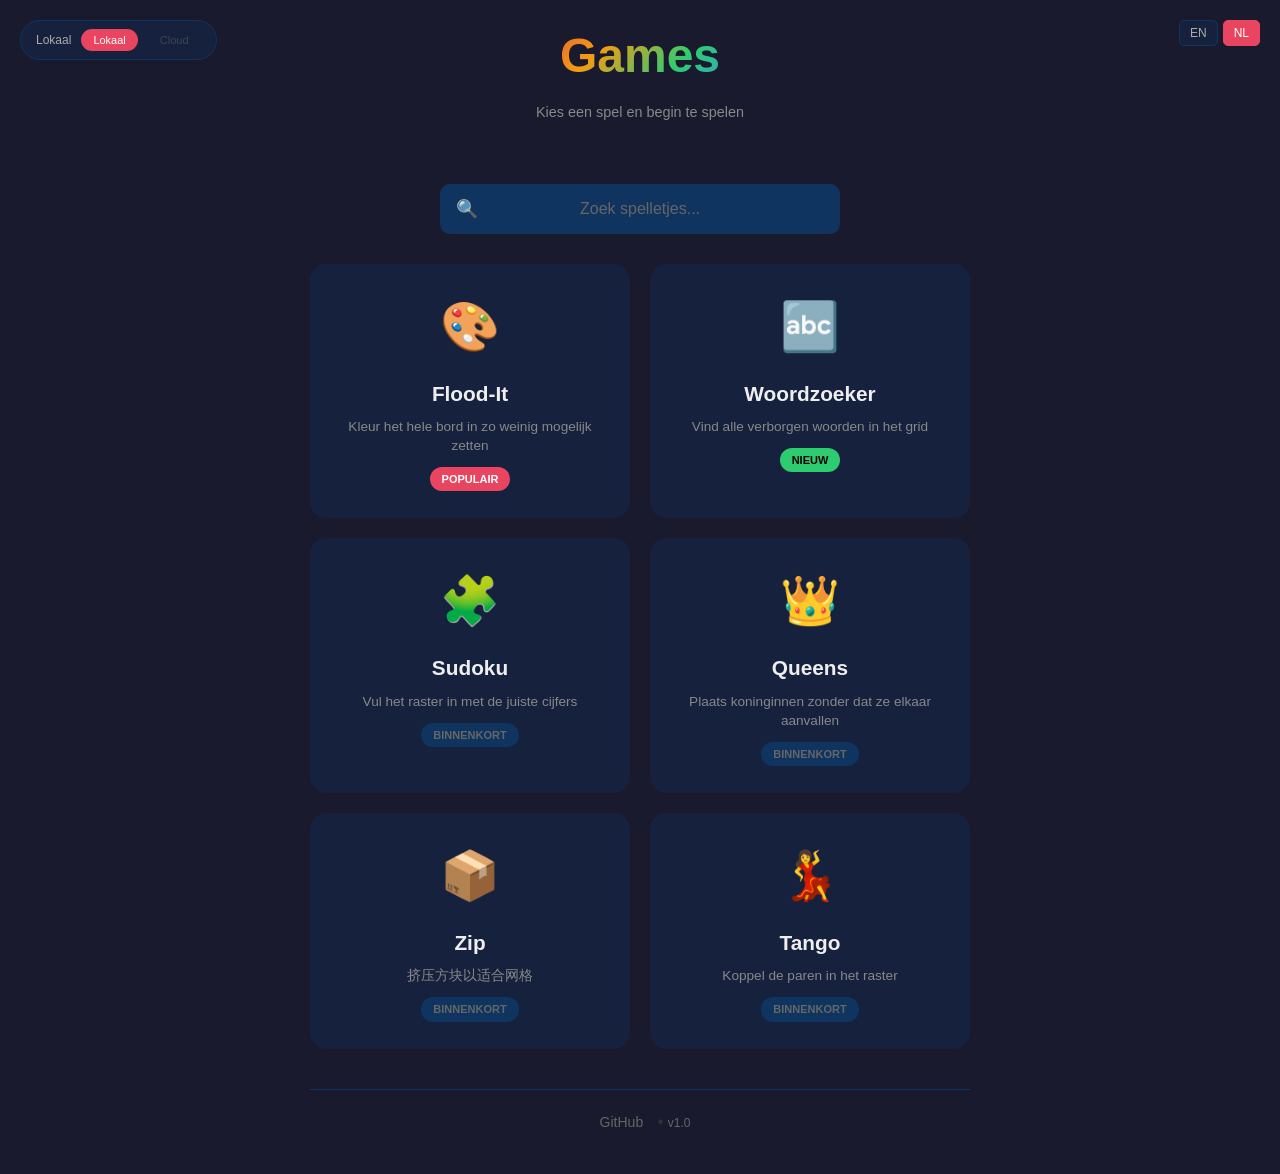
==== commit 3345521f: "Add index.html to root for GitHub Pages" ====
--- a/index.html
+++ b/index.html
@@ -3,650 +3,371 @@
 <head>
     <meta charset="UTF-8">
     <meta name="viewport" content="width=device-width, initial-scale=1.0">
-    <title>Flood-It</title>
+    <title>Games</title>
+    <link rel="stylesheet" href="shared/css/style.css">
     <style>
-        * { box-sizing: border-box; margin: 0; padding: 0; }
-        body { font-family: -apple-system, BlinkMacSystemFont, 'Segoe UI', Roboto, sans-serif; background: #1a1a2e; min-height: 100vh; color: #eee; display: flex; flex-direction: column; align-items: center; padding: 20px; }
-        .screen { display: none; width: 100%; max-width: 600px; flex-direction: column; align-items: center; }
-        .screen.active { display: flex; }
-        h1 { font-size: 3rem; margin-bottom: 10px; background: linear-gradient(135deg, #e74c3c, #f39c12, #2ecc71, #3498db); -webkit-background-clip: text; -webkit-text-fill-color: transparent; background-clip: text; }
-        .lang-switch { position: absolute; top: 20px; right: 20px; display: flex; gap: 5px; }
-        .lang-btn { background: #16213e; border: 1px solid #0f3460; color: #aaa; padding: 5px 10px; border-radius: 5px; cursor: pointer; font-size: 12px; }
-        .lang-btn.active { background: #e94560; color: white; border-color: #e94560; }
-        .subtitle { color: #888; margin-bottom: 40px; }
-        .card { background: #16213e; border-radius: 16px; padding: 30px; width: 100%; margin-bottom: 20px; box-shadow: 0 4px 20px rgba(0,0,0,0.3); }
-        label { display: block; margin-bottom: 8px; color: #aaa; font-size: 14px; }
-        input[type="text"] { width: 100%; padding: 14px 16px; border: 2px solid #0f3460; border-radius: 10px; font-size: 18px; background: #0f3460; color: #fff; text-align: center; text-transform: uppercase; letter-spacing: 8px; font-weight: bold; }
-        input[type="text"]:focus { outline: none; border-color: #e94560; }
-        input[type="text"]::placeholder { letter-spacing: 2px; color: #666; text-transform: none; }
-        .slider-container { margin: 30px 0; }
-        .slider-label { display: flex; justify-content: space-between; margin-bottom: 10px; color: #aaa; font-size: 14px; }
-        .slider-value { color: #e94560; font-weight: bold; }
-        input[type="range"] { width: 100%; height: 8px; border-radius: 4px; background: #0f3460; outline: none; -webkit-appearance: none; }
-        input[type="range"]::-webkit-slider-thumb { -webkit-appearance: none; width: 24px; height: 24px; border-radius: 50%; background: #e94560; cursor: pointer; box-shadow: 0 2px 10px rgba(233, 69, 96, 0.5); }
-        .mode-buttons { display: flex; gap: 10px; margin-bottom: 15px; }
-        .mode-btn { flex: 1; padding: 14px; border: 2px solid #0f3460; border-radius: 10px; background: transparent; color: #aaa; font-size: 14px; font-weight: bold; cursor: pointer; transition: all 0.2s; }
-        .mode-btn.active { background: #e94560; border-color: #e94560; color: white; }
-        .mode-btn:hover:not(.active) { border-color: #e94560; color: #fff; }
-        .challenge-info { background: #0f3460; padding: 12px; border-radius: 8px; font-size: 13px; color: #aaa; margin-bottom: 20px; display: none; }
-        .challenge-info.visible { display: block; }
-        .settings-toggle { display: flex; align-items: center; justify-content: space-between; padding: 12px 0; border-top: 1px solid #0f3460; margin-top: 10px; }
-        .toggle-switch { position: relative; width: 50px; height: 26px; }
-        .toggle-switch input { opacity: 0; width: 0; height: 0; }
-        .toggle-slider { position: absolute; cursor: pointer; top: 0; left: 0; right: 0; bottom: 0; background: #0f3460; border-radius: 26px; transition: 0.3s; }
-        .toggle-slider:before { position: absolute; content: ""; height: 20px; width: 20px; left: 3px; bottom: 3px; background: white; border-radius: 50%; transition: 0.3s; }
-        input:checked + .toggle-slider { background: #e94560; }
-        input:checked + .toggle-slider:before { transform: translateX(24px); }
-        .btn { width: 100%; padding: 16px; border: none; border-radius: 12px; font-size: 16px; font-weight: bold; cursor: pointer; transition: all 0.2s; margin-top: 20px; }
-        .btn-primary { background: linear-gradient(135deg, #e94560, #c73e54); color: white; }
-        .btn-primary:hover { transform: translateY(-2px); box-shadow: 0 4px 20px rgba(233, 69, 96, 0.4); }
-        .btn-primary:disabled { background: #333; cursor: not-allowed; transform: none; box-shadow: none; }
-        .game-header { display: flex; justify-content: space-between; align-items: center; width: 100%; max-width: 600px; margin-bottom: 20px; }
-        .game-info { display: flex; gap: 20px; align-items: center; }
-        .stat { background: #16213e; padding: 10px 20px; border-radius: 10px; text-align: center; }
-        .stat-label { font-size: 11px; color: #666; text-transform: uppercase; }
-        .stat-value { font-size: 20px; font-weight: bold; color: #e94560; }
-        .timer { color: #2ecc71; }
-        .timer.warning { color: #f39c12; }
-        .timer.danger { color: #e74c3c; animation: pulse 0.5s infinite; }
-        @keyframes pulse { 0%, 100% { opacity: 1; } 50% { opacity: 0.5; } }
-        .color-buttons { display: flex; gap: 10px; justify-content: center; flex-wrap: wrap; margin: 20px 0; }
-        .color-btn { width: 50px; height: 50px; border: 3px solid transparent; border-radius: 12px; cursor: pointer; transition: all 0.2s; }
-        .color-btn:hover { transform: scale(1.1); }
-        { border-color: white; box-shadow: 0 0 20px rgba(255,255,255,0.3); }
-        .color-btn:disabled { opacity: 0.4; cursor: not-allowed; }
-        .color-btn:disabled:hover { transform: none; }
-        #game-grid { display: grid; gap: 2px; background: #0a0a15; padding: 4px; border-radius: 8px; margin: 20px 0; }
-        .cell { border-radius: 2px; transition: background-color 0.15s ease; }
-        .game-footer { display: flex; gap: 10px; width: 100%; max-width: 600px; }
-        .btn-secondary { background: #16213e; color: #aaa; border: 2px solid #0f3460; }
-        .btn-secondary:hover { background: #1a2744; color: #fff; }
-        .board-indicator { display: flex; gap: 10px; margin-bottom: 20px; }
-        .board-dot { width: 12px; height: 12px; border-radius: 50%; background: #0f3460; }
-        .board-dot.active { background: #e94560; }
-        .board-dot.completed { background: #2ecc71; }
-        .leaderboard { width: 100%; max-width: 400px; margin-top: 30px; }
-        .leaderboard h3 { color: #aaa; margin-bottom: 15px; text-align: center; font-size: 14px; text-transform: uppercase; letter-spacing: 2px; }
-        .leaderboard-tabs { display: flex; gap: 5px; margin-bottom: 15px; justify-content: center; }
-        .leaderboard-tab { background: transparent; border: 1px solid #0f3460; color: #aaa; padding: 5px 12px; border-radius: 15px; font-size: 12px; cursor: pointer; }
-        .leaderboard-tab.active { background: #e94560; border-color: #e94560; color: white; }
-        .leaderboard-entry { display: flex; justify-content: space-between; padding: 10px 15px; background: #16213e; border-radius: 8px; margin-bottom: 8px; }
-        .leaderboard-rank { color: #f39c12; font-weight: bold; width: 30px; }
-        .leaderboard-nickname { flex: 1; text-align: left; padding-left: 10px; letter-spacing: 3px; }
-        .leaderboard-difficulty { color: #666; font-size: 11px; }
-        .leaderboard-score { color: #e94560; font-weight: bold; }
-        .leaderboard-empty { text-align: center; color: #666; padding: 20px; }
-        .result-screen { text-align: center; }
-        .result-score { font-size: 48px; font-weight: bold; color: #e94560; margin: 20px 0; }
-        .result-label { color: #666; font-size: 14px; }
-        .win-message { color: #2ecc71; font-size: 24px; margin-bottom: 10px; }
-        .lose-message { color: #e74c3c; font-size: 24px; margin-bottom: 10px; }
-        .error-msg { color: #e74c3c; font-size: 12px; margin-top: 8px; display: none; }
-        .error-msg.show { display: block; }
-        .hint { color: #666; font-size: 12px; text-align: center; margin-top: 10px; }
+        .dashboard-header {
+            text-align: center;
+            margin-bottom: 30px;
+        }
+        
+        .dashboard-header h1 {
+            font-size: 3rem;
+            margin-bottom: 10px;
+        }
+        
+        .search-container {
+            width: 100%;
+            max-width: 400px;
+            margin: 0 auto 30px;
+            position: relative;
+        }
+        
+        .search-input {
+            width: 100%;
+            padding: 14px 20px 14px 45px;
+            border: 2px solid #0f3460;
+            border-radius: 30px;
+            font-size: 16px;
+            background: #16213e;
+            color: #fff;
+            transition: all 0.2s;
+        }
+        
+        .search-input:focus {
+            outline: none;
+            border-color: #e94560;
+            box-shadow: 0 0 20px rgba(233, 69, 96, 0.2);
+        }
+        
+        .search-icon {
+            position: absolute;
+            left: 16px;
+            top: 50%;
+            transform: translateY(-50%);
+            color: #666;
+            font-size: 18px;
+        }
+        
+        .games-grid {
+            display: grid;
+            grid-template-columns: repeat(auto-fill, minmax(280px, 1fr));
+            gap: 20px;
+            width: 100%;
+            max-width: 900px;
+        }
+        
+        .game-card {
+            background: #16213e;
+            border-radius: 16px;
+            padding: 25px;
+            text-align: center;
+            cursor: pointer;
+            transition: all 0.3s ease;
+            border: 2px solid transparent;
+            text-decoration: none;
+            color: inherit;
+            display: block;
+        }
+        
+        .game-card:hover {
+            transform: translateY(-5px);
+            border-color: #e94560;
+            box-shadow: 0 10px 30px rgba(0, 0, 0, 0.3);
+        }
+        
+        .game-card-icon {
+            font-size: 48px;
+            margin-bottom: 15px;
+            display: block;
+        }
+        
+        .game-card-title {
+            font-size: 1.3rem;
+            font-weight: bold;
+            color: #eee;
+            margin-bottom: 8px;
+        }
+        
+        .game-card-description {
+            font-size: 0.85rem;
+            color: #888;
+            line-height: 1.4;
+        }
+        
+        .game-card-badge {
+            display: inline-block;
+            padding: 4px 12px;
+            border-radius: 12px;
+            font-size: 11px;
+            font-weight: bold;
+            margin-top: 12px;
+            text-transform: uppercase;
+        }
+        
+        .badge-new {
+            background: #2ecc71;
+            color: #000;
+        }
+        
+        .badge-daily {
+            background: #f39c12;
+            color: #000;
+        }
+        
+        .badge-popular {
+            background: #e94560;
+            color: #fff;
+        }
+        
+        .badge-soon {
+            background: #0f3460;
+            color: #666;
+        }
+        
+        .no-results {
+            text-align: center;
+            color: #666;
+            padding: 40px;
+            display: none;
+        }
+        
+        .no-results.visible {
+            display: block;
+        }
+        
+        .footer-links {
+            margin-top: 40px;
+            text-align: center;
+            padding: 20px;
+            border-top: 1px solid #0f3460;
+            width: 100%;
+        }
+        
+        .footer-links a {
+            color: #666;
+            text-decoration: none;
+            font-size: 14px;
+            margin: 0 10px;
+            transition: color 0.2s;
+        }
+        
+        .footer-links a:hover {
+            color: #e94560;
+        }
+        
+        .account-toggle {
+            position: absolute;
+            top: 20px;
+            left: 20px;
+            display: flex;
+            align-items: center;
+            gap: 10px;
+            background: #16213e;
+            padding: 8px 15px;
+            border-radius: 25px;
+            border: 1px solid #0f3460;
+        }
+        
+        .account-toggle span {
+            font-size: 12px;
+            color: #aaa;
+        }
+        
+        .account-toggle .toggle-btn {
+            padding: 5px 12px;
+            border-radius: 15px;
+            border: none;
+            font-size: 11px;
+            cursor: pointer;
+            transition: all 0.2s;
+            background: transparent;
+            color: #666;
+        }
+        
+        .account-toggle .toggle-btn.active {
+            background: #e94560;
+            color: white;
+        }
+        
+        .account-toggle .toggle-btn.coming-soon {
+            opacity: 0.5;
+            cursor: not-allowed;
+        }
+        
+        @media (max-width: 600px) {
+            .dashboard-header h1 {
+                font-size: 2rem;
+            }
+            
+            .games-grid {
+                grid-template-columns: 1fr;
+            }
+            
+            .account-toggle {
+                top: 10px;
+                left: 10px;
+                padding: 6px 10px;
+            }
+        }
     </style>
 </head>
 <body>
-    <div class="lang-switch">
-        <button class="lang-btn active" data-lang="en">EN</button>
-        <button class="lang-btn" data-lang="nl">NL</button>
+    <div class="app-container">
+        <div class="account-toggle">
+            <span id="local-label">Local</span>
+            <button class="toggle-btn active" id="btn-local" onclick="setAccountMode('local')">Lokaal</button>
+            <button class="toggle-btn coming-soon" id="btn-cloud" onclick="setAccountMode('cloud')">Cloud</button>
+        </div>
+        
+        <div class="lang-switch">
+            <button class="lang-btn" data-lang="en" onclick="setLanguage('en')">EN</button>
+            <button class="lang-btn" data-lang="nl" onclick="setLanguage('nl')">NL</button>
+        </div>
+
+        <div class="dashboard-header">
+            <h1>Games</h1>
+            <p class="subtitle">Kies een spel en begin te spelen</p>
+        </div>
+
+        <div class="search-container">
+            <span class="search-icon">🔍</span>
+            <input type="text" class="search-input" id="search-input" placeholder="Zoek spelletjes..." oninput="filterGames()">
+        </div>
+
+        <div class="games-grid" id="games-grid">
+            <a href="games/flood-it/" class="game-card">
+                <span class="game-card-icon">🎨</span>
+                <div class="game-card-title">Flood-It</div>
+                <div class="game-card-description">Kleur het hele bord in zo weinig mogelijk zetten</div>
+                <span class="game-card-badge badge-popular">Populair</span>
+            </a>
+            
+            <a href="games/word-search/" class="game-card">
+                <span class="game-card-icon">🔤</span>
+                <div class="game-card-title">Woordzoeker</div>
+                <div class="game-card-description">Vind alle verborgen woorden in het grid</div>
+                <span class="game-card-badge badge-new">Nieuw</span>
+            </a>
+            
+            <div class="game-card" onclick="showComingSoon()">
+                <span class="game-card-icon">🧩</span>
+                <div class="game-card-title">Sudoku</div>
+                <div class="game-card-description">Vul het raster in met de juiste cijfers</div>
+                <span class="game-card-badge badge-soon">Binnenkort</span>
+            </div>
+            
+            <div class="game-card" onclick="showComingSoon()">
+                <span class="game-card-icon">👑</span>
+                <div class="game-card-title">Queens</div>
+                <div class="game-card-description">Plaats koninginnen zonder dat ze elkaar aanvallen</div>
+                <span class="game-card-badge badge-soon">Binnenkort</span>
+            </div>
+            
+            <div class="game-card" onclick="showComingSoon()">
+                <span class="game-card-icon">📦</span>
+                <div class="game-card-title">Zip</div>
+                <div class="game-card-description">挤压方块以适合网格</div>
+                <span class="game-card-badge badge-soon">Binnenkort</span>
+            </div>
+            
+            <div class="game-card" onclick="showComingSoon()">
+                <span class="game-card-icon">💃</span>
+                <div class="game-card-title">Tango</div>
+                <div class="game-card-description">Koppel de paren in het raster</div>
+                <span class="game-card-badge badge-soon">Binnenkort</span>
+            </div>
+        </div>
+
+        <div class="no-results" id="no-results">
+            <p>Geen spelletjes gevonden</p>
+        </div>
+
+        <div class="footer-links">
+            <a href="https://github.com/aldo-f/games" target="_blank">GitHub</a>
+            <span style="color: #333;">•</span>
+            <span style="color: #666; font-size: 12px;">v1.0</span>
+        </div>
     </div>
 
-    <div id="start-screen" class="screen active">
-        <h1>Flood-It</h1>
-        <p class="subtitle" data-i18n="subtitle">Color the whole board in as few moves as possible</p>
-        <div class="card">
-            <label data-i18n="nickname_label">YOUR NAME (3 CHARS)</label>
-            <input type="text" id="nickname" maxlength="3" placeholder="ABC">
-            <p id="nickname-error" class="error-msg" data-i18n="nickname_error">Enter exactly 3 characters</p>
-        </div>
-        <div class="card">
-            <div class="mode-buttons">
-                <button class="mode-btn active" data-mode="quick" data-i18n="quick_play">QUICK PLAY</button>
-                <button class="mode-btn" data-mode="challenge" data-i18n="challenge">CHALLENGE</button>
-            </div>
-            <div class="challenge-info" id="challenge-info" data-i18n="challenge_info">
-                Play 3 boards. Your score is the average of the 3 boards.
-            </div>
-            <div class="slider-container">
-                <div class="slider-label"><span data-i18n="difficulty">Difficulty</span><span class="slider-value" id="difficulty-label">5</span></div>
-                <input type="range" id="difficulty" min="1" max="10" value="5" oninput="updateDifficulty()">
-                <div class="slider-label" style="margin-top: 8px;"><span data-i18n="easy">Easy</span><span data-i18n="hard">Hard</span></div>
-            </div>
-            <div class="settings-toggle">
-                <span data-i18n="timer_enable">Enable timer</span>
-                <label class="toggle-switch">
-                    <input type="checkbox" id="timer-toggle">
-                    <span class="toggle-slider"></span>
-                </label>
-            </div>
-            <div id="timer-info" style="display: none; margin-top: 10px; color: #666; font-size: 12px;">
-                <span data-i18n="timer">Timer</span>: <span id="timer-duration">65</span> <span data-i18n="seconds">seconds</span>
-            </div>
-        </div>
-        <button class="btn btn-primary" onclick="startGame()" data-i18n="start_game">START GAME</button>
-        <div class="leaderboard">
-            <h3 data-i18n="leaderboard">Leaderboard</h3>
-            <div class="leaderboard-tabs">
-                <button class="leaderboard-tab active" data-diff="all" data-i18n="all">All</button>
-                <button class="leaderboard-tab" data-diff="1">1</button>
-                <button class="leaderboard-tab" data-diff="2">2</button>
-                <button class="leaderboard-tab" data-diff="3">3</button>
-                <button class="leaderboard-tab" data-diff="4">4</button>
-                <button class="leaderboard-tab" data-diff="5">5</button>
-                <button class="leaderboard-tab" data-diff="6">6</button>
-                <button class="leaderboard-tab" data-diff="7">7</button>
-                <button class="leaderboard-tab" data-diff="8">8</button>
-                <button class="leaderboard-tab" data-diff="9">9</button>
-                <button class="leaderboard-tab" data-diff="10">10</button>
-            </div>
-            <div id="leaderboard-list"></div>
-        </div>
-    </div>
-
-    <div id="game-screen" class="screen">
-        <div class="game-header">
-            <div class="game-info">
-                <div class="stat"><div class="stat-label" data-i18n="moves">Moves</div><div class="stat-value"><span id="moves">0</span>/<span id="max-moves">25</span></div></div>
-                <div class="stat timer" id="timer-stat" style="display: none;"><div class="stat-label" data-i18n="timer">Timer</div><div class="stat-value" id="timer-display">60</div></div>
-            </div>
-            <div class="stat"><div class="stat-label" data-i18n="name">Name</div><div class="stat-value" id="player-name" style="font-size: 16px;">ABC</div></div>
-        </div>
-        <div class="board-indicator" id="board-indicator" style="display: none;">
-            <div class="board-dot active"></div><div class="board-dot"></div><div class="board-dot"></div>
-        </div>
-        <div id="game-grid"></div>
-        <div class="color-buttons" id="color-buttons"></div>
-        <div class="game-footer">
-            <button class="btn btn-secondary" onclick="showStartScreen()" data-i18n="new_game">NEW GAME</button>
-            <button class="btn btn-primary" id="next-btn" onclick="nextBoard()" style="display: none; margin-top: 0;" data-i18n="next_board">NEXT BOARD</button>
-        </div>
-    </div>
-
-    <div id="result-screen" class="screen">
-        <div class="result-screen">
-            <div id="result-message"></div>
-            <div class="result-label" id="result-label"></div>
-            <div class="result-score" id="result-score"></div>
-            <button class="btn btn-primary" onclick="showStartScreen()" data-i18n="play_again">PLAY AGAIN</button>
-        </div>
-    </div>
-
+    <script src="shared/js/i18n.js"></script>
     <script>
-        const COLORS = ["#e74c3c", "#3498db", "#2ecc71", "#f39c12", "#9b59b6", "#1abc9c", "#e91e63", "#ff5722", "#795548", "#607d8b"];
-        const DIFFICULTY_SETTINGS = {
-            1: {grid: 8, colors: 4, time: 45}, 2: {grid: 9, colors: 4, time: 50}, 3: {grid: 10, colors: 5, time: 55},
-            4: {grid: 11, colors: 5, time: 60}, 5: {grid: 12, colors: 5, time: 65}, 6: {grid: 13, colors: 6, time: 70},
-            7: {grid: 14, colors: 6, time: 75}, 8: {grid: 16, colors: 7, time: 85}, 9: {grid: 18, colors: 7, time: 95},
-            10: {grid: 20, colors: 8, time: 105}
-        };
-
-        const i18n = {
-            en: {
-                subtitle: "Color the whole board in as few moves as possible",
-                nickname_label: "YOUR NAME (3 CHARS)",
-                nickname_error: "Enter exactly 3 characters",
-                quick_play: "QUICK PLAY",
-                challenge: "CHALLENGE",
-                challenge_info: "Play 3 boards (10x10, 6 colors). Your score is the average of the 3 boards.",
-                difficulty: "Difficulty",
-                easy: "Easy",
-                hard: "Hard",
-                timer_enable: "Enable timer",
-                timer: "Timer",
-                seconds: "seconds",
-                start_game: "START GAME",
-                leaderboard: "Leaderboard",
-                all: "All",
-                moves: "Moves",
-                name: "Name",
-                new_game: "NEW GAME",
-                next_board: "NEXT BOARD",
-                play_again: "PLAY AGAIN",
-                won: "WON!",
-                lost: "LOST",
-                too_many_moves: "Too many moves needed",
-                challenge_completed: "CHALLENGE COMPLETED!",
-                time_up: "TIME'S UP",
-                average: "Average",
-                moves_count: "moves",
-                no_scores: "No scores yet"
-            },
-            nl: {
-                subtitle: "Kleur het hele bord in zo weinig mogelijk zetten",
-                nickname_label: "JOUW NAAM (3 TEKENS)",
-                nickname_error: "Voer precies 3 tekens in",
-                quick_play: "QUICK PLAY",
-                challenge: "CHALLENGE",
-                challenge_info: "Speel 3 borden (10x10, 6 kleuren). Je score is het gemiddelde van de 3 borden.",
-                difficulty: "Moeilijkheid",
-                easy: "Easy",
-                hard: "Hard",
-                timer_enable: "Timer inschakelen",
-                timer: "Timer",
-                seconds: "seconden",
-                start_game: "START SPEL",
-                leaderboard: "Leaderboard",
-                all: "Alle",
-                moves: "Zetten",
-                name: "Naam",
-                new_game: "NIEUW SPEL",
-                next_board: "VOLGEND BORD",
-                play_again: "OPNIEUW SPELEN",
-                won: "GEWONNEN!",
-                lost: "VERLOREN",
-                too_many_moves: "Teveel zetten nodig",
-                challenge_completed: "CHALLENGE GEHAALD!",
-                time_up: "TIJD VOORBIJ",
-                average: "Gemiddelde",
-                moves_count: "zetten",
-                no_scores: "Nog geen scores"
-            }
-        };
-
-        let currentLang = "en";
-        let game = null;
-        let nickname = "";
-        let timerInterval = null;
-        let timeLeft = 0;
-        let currentMode = "quick";
-        let currentLeaderboardDiff = "all";
-
-        function t(key) {
-            return i18n[currentLang][key] || key;
-        }
-
+        let currentLang = localStorage.getItem('games_lang') || 'nl';
+        
+        document.querySelectorAll('.lang-btn').forEach(btn => {
+            btn.classList.toggle('active', btn.dataset.lang === currentLang);
+        });
+        
         function setLanguage(lang) {
             currentLang = lang;
-            document.querySelectorAll(".lang-btn").forEach(btn => {
-                btn.classList.toggle("active", btn.dataset.lang === lang);
+            localStorage.setItem('games_lang', lang);
+            document.querySelectorAll('.lang-btn').forEach(btn => {
+                btn.classList.toggle('active', btn.dataset.lang === lang);
             });
-            document.querySelectorAll("[data-i18n]").forEach(el => {
-                const key = el.dataset.i18n;
-                if (el.tagName === "INPUT") {
-                    el.placeholder = t(key + "_placeholder") || "";
+            
+            const texts = {
+                en: {
+                    subtitle: 'Choose a game and start playing',
+                    search: 'Search games...',
+                    noResults: 'No games found',
+                    local: 'Local',
+                    cloud: 'Cloud',
+                    comingSoon: 'Coming Soon',
+                    popular: 'Popular',
+                    new: 'New'
+                },
+                nl: {
+                    subtitle: 'Kies een spel en begin te spelen',
+                    search: 'Zoek spelletjes...',
+                    noResults: 'Geen spelletjes gevonden',
+                    local: 'Lokaal',
+                    cloud: 'Cloud',
+                    comingSoon: 'Binnenkort',
+                    popular: 'Populair',
+                    new: 'Nieuw'
+                }
+            };
+            
+            document.querySelector('.subtitle').textContent = texts[lang].subtitle;
+            document.getElementById('search-input').placeholder = texts[lang].search;
+            document.getElementById('local-label').textContent = texts[lang].local;
+            document.getElementById('btn-local').textContent = texts[lang].local;
+            document.getElementById('btn-cloud').textContent = texts[lang].cloud;
+        }
+        
+        function filterGames() {
+            const searchTerm = document.getElementById('search-input').value.toLowerCase();
+            const cards = document.querySelectorAll('.game-card');
+            let visibleCount = 0;
+            
+            cards.forEach(card => {
+                const title = card.querySelector('.game-card-title').textContent.toLowerCase();
+                const desc = card.querySelector('.game-card-description').textContent.toLowerCase();
+                
+                if (title.includes(searchTerm) || desc.includes(searchTerm)) {
+                    card.style.display = 'block';
+                    visibleCount++;
                 } else {
-                    el.textContent = t(key);
+                    card.style.display = 'none';
                 }
             });
-            updateDifficulty();
-            loadLeaderboard();
-        }
-
-        document.querySelectorAll(".lang-btn").forEach(btn => {
-            btn.addEventListener("click", () => setLanguage(btn.dataset.lang));
-        });
-
-        document.querySelectorAll(".leaderboard-tab").forEach(tab => {
-            tab.addEventListener("click", () => {
-                document.querySelectorAll(".leaderboard-tab").forEach(t => t.classList.remove("active"));
-                tab.classList.add("active");
-                currentLeaderboardDiff = tab.dataset.diff;
-                loadLeaderboard();
-            });
-        });
-
-        function selectMode(mode) {
-            currentMode = mode;
-            document.querySelectorAll(".mode-btn").forEach(btn => btn.classList.toggle("active", btn.dataset.mode === mode));
-            document.getElementById("challenge-info").classList.toggle("visible", mode === "challenge");
-            if (mode === "challenge") {
-                document.getElementById("difficulty").value = 5;
-                document.getElementById("difficulty-label").textContent = "5";
-                updateDifficulty();
-            }
-        }
-
-        document.querySelectorAll(".mode-btn").forEach(btn => {
-            btn.addEventListener("click", () => selectMode(btn.dataset.mode));
-        });
-
-        function updateDifficulty() {
-            const value = parseInt(document.getElementById("difficulty").value);
-            document.getElementById("difficulty-label").textContent = value;
-            const times = {1: 45, 2: 50, 3: 55, 4: 60, 5: 65, 6: 70, 7: 75, 8: 85, 9: 95, 10: 105};
-            document.getElementById("timer-duration").textContent = times[value];
-            document.getElementById("timer-info").style.display = document.getElementById("timer-toggle").checked ? "block" : "none";
-        }
-        document.getElementById("timer-toggle").addEventListener("change", updateDifficulty);
-
-        function showScreen(screenId) {
-            document.querySelectorAll(".screen").forEach(s => s.classList.remove("active"));
-            document.getElementById(screenId).classList.add("active");
-        }
-
-        function generateGrid(gridSize, numColors) {
-            return Array.from({length: gridSize}, () => Array.from({length: gridSize}, () => Math.floor(Math.random() * numColors)));
-        }
-
-        function getConnected(grid, x, y) {
-            const n = grid.length;
-            const visited = new Set();
-            const queue = [[x, y]];
-            const color = grid[y][x];
-            while (queue.length) {
-                const [cx, cy] = queue.shift();
-                const key = `${cx},${cy}`;
-                if (visited.has(key)) continue;
-                visited.add(key);
-                for (const [dx, dy] of [[-1,0],[1,0],[0,-1],[0,1]]) {
-                    const nx = cx + dx, ny = cy + dy;
-                    if (nx >= 0 && nx < n && ny >= 0 && ny < n && grid[ny][nx] === color) queue.push([nx, ny]);
-                }
-            }
-            return visited;
-        }
-
-        function floodFill(grid, x, y, newColor) {
-            const oldColor = grid[y][x];
-            if (oldColor === newColor) return;
-            const connected = getConnected(grid, x, y);
-            for (const key of connected) {
-                const [cx, cy] = key.split(",").map(Number);
-                grid[cy][cx] = newColor;
-            }
-        }
-
-        function countExpansion(grid, color) {
-            const connected = getConnected(grid, 0, 0);
-            const tempGrid = grid.map(row => [...row]);
-            for (const key of connected) {
-                const [cx, cy] = key.split(",").map(Number);
-                tempGrid[cy][cx] = color;
-            }
-            const newConnected = getConnected(tempGrid, 0, 0);
-            return newConnected.size - connected.size;
-        }
-
-        function greedySolver(grid, maxColors) {
-            const tempGrid = grid.map(row => [...row]);
-            let moves = 0;
-            const n = tempGrid.length;
-            while (moves < 50) {
-                const connected = getConnected(tempGrid, 0, 0);
-                if (connected.size === n * n) break;
-                let bestColor = -1, bestExpansion = -1;
-                for (let c = 0; c < maxColors; c++) {
-                    if (tempGrid[0][0] === c) continue;
-                    const exp = countExpansion(tempGrid, c);
-                    if (exp > bestExpansion) { bestExpansion = exp; bestColor = c; }
-                }
-                if (bestColor === -1 || bestExpansion <= 0) break;
-                floodFill(tempGrid, 0, 0, bestColor);
-                moves++;
-            }
-            return moves;
-        }
-
-        function calculateMaxMoves(gridSize, numColors) {
-            const scores = [];
-            for (let i = 0; i < 3; i++) {
-                const testGrid = generateGrid(gridSize, numColors);
-                scores.push(greedySolver(testGrid, numColors));
-            }
-            return Math.max(Math.round(scores.reduce((a, b) => a + b, 0) / scores.length) + 8, 10);
-        }
-
-        function loadLeaderboard() {
-            const data = JSON.parse(localStorage.getItem("floodit_leaderboard") || "[]");
-            let filtered = data;
-            if (currentLeaderboardDiff !== "all") {
-                filtered = data.filter(e => e.difficulty === parseInt(currentLeaderboardDiff));
-            }
-            filtered.sort((a, b) => a.score - b.score);
-            const list = document.getElementById("leaderboard-list");
-            if (filtered.length === 0) {
-                list.innerHTML = `<div class="leaderboard-empty">${t("no_scores")}</div>`;
-                return;
-            }
-            list.innerHTML = filtered.slice(0, 10).map((entry, i) => `
-                <div class="leaderboard-entry">
-                    <span class="leaderboard-rank">${i + 1}</span>
-                    <span class="leaderboard-nickname">${entry.nickname}</span>
-                    <span class="leaderboard-difficulty">L${entry.difficulty || "?"}</span>
-                    <span class="leaderboard-score">${Math.round(entry.score)}</span>
-                </div>
-            `).join("");
-        }
-
-        function saveScore(nickname, score, mode, difficulty) {
-            const data = JSON.parse(localStorage.getItem("floodit_leaderboard") || "[]");
-            data.push({nickname, score, mode, difficulty});
-            localStorage.setItem("floodit_leaderboard", JSON.stringify(data));
-        }
-
-        function startGame() {
-            nickname = document.getElementById("nickname").value.toUpperCase().trim();
-            const errorEl = document.getElementById("nickname-error");
-            if (nickname.length !== 3 || !/^[A-Z0-9]{3}$/.test(nickname)) {
-                errorEl.classList.add("show");
-                return;
-            }
-            errorEl.classList.remove("show");
-
-            // Save nickname for persistence
-            localStorage.setItem("floodit_nickname", nickname);
-
-            const difficulty = parseInt(document.getElementById("difficulty").value);
-            const timerEnabled = document.getElementById("timer-toggle").checked;
-            const settings = DIFFICULTY_SETTINGS[difficulty];
-
-            let gridSize = settings.grid;
-            let numColors = settings.colors;
-            let maxMoves = calculateMaxMoves(gridSize, numColors);
-
-            game = {
-                grid: generateGrid(gridSize, numColors),
-                grid_size: gridSize,
-                num_colors: numColors,
-                max_moves: maxMoves,
-                moves: 0,
-                difficulty,
-                timer_enabled: timerEnabled,
-                timer_duration: settings.time
-            };
-
-            if (currentMode === "challenge") {
-                gridSize = 10;
-                numColors = 6;
-                maxMoves = calculateMaxMoves(gridSize, numColors);
-                game.grid_size = gridSize;
-                game.num_colors = numColors;
-                game.max_moves = maxMoves;
-                game.boards = [
-                    {grid: generateGrid(10, 6), moves: 0, completed: false},
-                    {grid: generateGrid(10, 6), moves: 0, completed: false},
-                    {grid: generateGrid(10, 6), moves: 0, completed: false}
-                ];
-                game.current_board = 0;
-                game.grid = game.boards[0].grid;
-            }
-
-            showScreen("game-screen");
-            document.getElementById("player-name").textContent = nickname;
-            renderGame();
-            startTimer();
-        }
-
-        function startTimer() {
-            if (timerInterval) clearInterval(timerInterval);
-            const timerStat = document.getElementById("timer-stat");
-            const timerDisplay = document.getElementById("timer-display");
-            if (!game.timer_enabled || currentMode === "quick") {
-                timerStat.style.display = "none";
-                return;
-            }
-            timerStat.style.display = "block";
-            timeLeft = game.timer_duration;
-            timerDisplay.textContent = timeLeft;
-            timerDisplay.className = "stat-value";
-            timerInterval = setInterval(() => {
-                timeLeft--;
-                timerDisplay.textContent = timeLeft;
-                timerDisplay.classList.remove("warning", "danger");
-                if (timeLeft <= 10) timerDisplay.classList.add("danger");
-                else if (timeLeft <= 20) timerDisplay.classList.add("warning");
-                if (timeLeft <= 0) {
-                    clearInterval(timerInterval);
-                    gameOver(false);
-                }
-            }, 1000);
-        }
-
-        function renderGame() {
-            const grid = game.grid;
-            const gridSize = game.grid_size;
-            document.getElementById("moves").textContent = game.moves;
-            document.getElementById("max-moves").textContent = game.max_moves;
-
-            if (currentMode === "challenge" && game.boards) {
-                document.getElementById("board-indicator").style.display = "flex";
-                document.querySelectorAll(".board-dot").forEach((dot, i) => {
-                    dot.classList.remove("active", "completed");
-                    if (i < game.current_board) dot.classList.add("completed");
-                    else if (i === game.current_board) dot.classList.add("active");
-                });
-                document.getElementById("next-btn").style.display = "none";
-            } else {
-                document.getElementById("board-indicator").style.display = "none";
-            }
-
-            const gridEl = document.getElementById("game-grid");
-            gridEl.style.gridTemplateColumns = `repeat(${gridSize}, 1fr)`;
-            gridEl.innerHTML = "";
-            const maxCellSize = Math.min(400 / gridSize, 50);
-            gridEl.style.maxWidth = `${gridSize * maxCellSize}px`;
-
-            for (let y = 0; y < gridSize; y++) {
-                for (let x = 0; x < gridSize; x++) {
-                    const cell = document.createElement("div");
-                    cell.className = "cell";
-                    cell.style.backgroundColor = COLORS[grid[y][x]];
-                    cell.style.width = `${maxCellSize}px`;
-                    cell.style.height = `${maxCellSize}px`;
-                    gridEl.appendChild(cell);
-                }
-            }
-
-            const colorButtonsEl = document.getElementById("color-buttons");
-            colorButtonsEl.innerHTML = "";
-            const currentColor = grid[0][0];
-            for (let i = 0; i < game.num_colors; i++) {
-                const btn = document.createElement("button");
-                btn.className = "color-btn" + (i === currentColor ? " current" : "");
-                btn.style.backgroundColor = COLORS[i];
-                btn.onclick = () => makeMove(i);
-                colorButtonsEl.appendChild(btn);
-            }
-        }
-
-        function makeMove(color) {
-            const currentColor = game.grid[0][0];
-            if (color === currentColor) return;
-
-            floodFill(game.grid, 0, 0, color);
-            game.moves++;
-            renderGame();
-
-            const n = game.grid_size;
-            const connected = getConnected(game.grid, 0, 0);
-            const won = connected.size === n * n;
-
-            if (won) {
-                if (currentMode === "challenge") {
-                    game.boards[game.current_board].completed = true;
-                    game.boards[game.current_board].moves = game.moves;
-                    if (game.current_board < 2) {
-                        document.getElementById("next-btn").style.display = "block";
-                    } else {
-                        gameEnd();
-                    }
-                } else {
-                    gameWin();
-                }
-            } else if (game.moves >= game.max_moves) {
-                gameOver(false);
-            }
-        }
-
-        function nextBoard() {
-            game.current_board++;
-            if (game.current_board >= 3) {
-                gameEnd();
-                return;
-            }
-            game.grid = game.boards[game.current_board].grid;
-            game.moves = 0;
-            renderGame();
-            startTimer();
-            document.getElementById("next-btn").style.display = "none";
-        }
-
-        function gameWin() {
-            clearInterval(timerInterval);
-            const score = game.moves;
-            saveScore(nickname, score, "quick", game.difficulty);
-            document.getElementById("result-message").innerHTML = `<div class="win-message">${t("won")}</div>`;
-            document.getElementById("result-label").textContent = `${t("average")}: ${score} ${t("moves_count")}`;
-            document.getElementById("result-score").textContent = score;
-            showScreen("result-screen");
-            loadLeaderboard();
-        }
-
-        function gameOver(won) {
-            clearInterval(timerInterval);
-            if (currentMode === "quick") {
-                document.getElementById("result-message").innerHTML = `<div class="lose-message">${t("lost")}</div>`;
-                document.getElementById("result-label").textContent = t("too_many_moves");
-                document.getElementById("result-score").textContent = game.moves;
-            } else {
-                const scores = game.boards.map(b => b.moves || game.max_moves + 10);
-                const avg = scores.reduce((a, b) => a + b, 0) / scores.length;
-                const wonByTime = timeLeft > 0;
-                if (wonByTime) {
-                    document.getElementById("result-message").innerHTML = `<div class="win-message">${t("challenge_completed")}</div>`;
-                } else {
-                    document.getElementById("result-message").innerHTML = `<div class="lose-message">${t("time_up")}</div>`;
-                }
-                document.getElementById("result-label").textContent = `${t("average")}: ${Math.round(avg)} ${t("moves_count")}`;
-                document.getElementById("result-score").textContent = Math.round(avg);
-                saveScore(nickname, avg, "challenge", game.difficulty);
-            }
-            showScreen("result-screen");
-            loadLeaderboard();
-        }
-
-        function gameEnd() {
-            clearInterval(timerInterval);
-            const scores = game.boards.map(b => b.moves || game.max_moves + 10);
-            const avg = scores.reduce((a, b) => a + b, 0) / scores.length;
-            document.getElementById("result-message").innerHTML = `<div class="win-message">${t("challenge_completed")}</div>`;
-            document.getElementById("result-label").textContent = `${t("average")}: ${Math.round(avg)} ${t("moves_count")}`;
-            document.getElementById("result-score").textContent = Math.round(avg);
-            saveScore(nickname, avg, "challenge", game.difficulty);
-            showScreen("result-screen");
-            loadLeaderboard();
-        }
-
-        function showStartScreen() {
-            clearInterval(timerInterval);
-            
-            // Restore nickname from localStorage
-            const savedNickname = localStorage.getItem("floodit_nickname");
-            if (savedNickname) {
-                document.getElementById("nickname").value = savedNickname;
-            }
-            
-            showScreen("start-screen");
-            loadLeaderboard();
-        }
-
-        // Initialize
-        const savedNickname = localStorage.getItem("floodit_nickname");
-        if (savedNickname) {
-            document.getElementById("nickname").value = savedNickname;
-        }
-        loadLeaderboard();
+            
+            document.getElementById('no-results').classList.toggle('visible', visibleCount === 0);
+        }
+        
+        function setAccountMode(mode) {
+            if (mode === 'cloud') return;
+            
+            document.getElementById('btn-local').classList.toggle('active', mode === 'local');
+            document.getElementById('btn-cloud').classList.toggle('active', mode === 'cloud');
+            localStorage.setItem('games_account_mode', mode);
+        }
+        
+        function showComingSoon() {
+            alert('Dit spel is binnenkort beschikbaar! / This game is coming soon!');
+        }
+        
+        setLanguage(currentLang);
     </script>
 </body>
 </html>
--- a/shared/css/style.css
+++ b/shared/css/style.css
@@ -0,0 +1,774 @@
+/* ==========================================
+   Shared Styles - Games Repository
+   ========================================== */
+
+/* Reset & Base */
+*, *::before, *::after {
+    box-sizing: border-box;
+    margin: 0;
+    padding: 0;
+}
+
+html {
+    font-size: 16px;
+}
+
+body {
+    font-family: -apple-system, BlinkMacSystemFont, 'Segoe UI', Roboto, 'Helvetica Neue', Arial, sans-serif;
+    background: #1a1a2e;
+    color: #eee;
+    min-height: 100vh;
+    line-height: 1.5;
+    -webkit-font-smoothing: antialiased;
+    -moz-osx-font-smoothing: grayscale;
+}
+
+/* App Container */
+.app-container {
+    width: 100%;
+    max-width: 700px;
+    margin: 0 auto;
+    padding: 20px;
+    display: flex;
+    flex-direction: column;
+    align-items: center;
+}
+
+/* Screens */
+.screen {
+    display: none;
+    width: 100%;
+    flex-direction: column;
+    align-items: center;
+}
+
+.screen.active {
+    display: flex;
+}
+
+/* Typography */
+h1 {
+    font-size: 2.5rem;
+    margin-bottom: 10px;
+    background: linear-gradient(135deg, #e74c3c, #f39c12, #2ecc71, #3498db);
+    -webkit-background-clip: text;
+    -webkit-text-fill-color: transparent;
+    background-clip: text;
+    text-align: center;
+}
+
+h2 {
+    font-size: 1.5rem;
+    color: #eee;
+    margin-bottom: 15px;
+}
+
+h3 {
+    font-size: 1.2rem;
+    color: #aaa;
+    margin-bottom: 10px;
+}
+
+.subtitle {
+    color: #888;
+    margin-bottom: 30px;
+    text-align: center;
+    font-size: 0.9rem;
+}
+
+/* Cards */
+.card {
+    background: #16213e;
+    border-radius: 16px;
+    padding: 25px;
+    width: 100%;
+    margin-bottom: 20px;
+    box-shadow: 0 4px 20px rgba(0, 0, 0, 0.3);
+}
+
+/* Buttons */
+.btn {
+    width: 100%;
+    padding: 16px;
+    border: none;
+    border-radius: 12px;
+    font-size: 16px;
+    font-weight: bold;
+    cursor: pointer;
+    transition: all 0.2s ease;
+    margin-top: 15px;
+    text-transform: uppercase;
+    letter-spacing: 1px;
+}
+
+.btn-primary {
+    background: linear-gradient(135deg, #e94560, #c73e54);
+    color: white;
+}
+
+.btn-primary:hover {
+    transform: translateY(-2px);
+    box-shadow: 0 4px 20px rgba(233, 69, 96, 0.4);
+}
+
+.btn-primary:disabled {
+    background: #333;
+    cursor: not-allowed;
+    transform: none;
+    box-shadow: none;
+}
+
+.btn-secondary {
+    background: #16213e;
+    color: #aaa;
+    border: 2px solid #0f3460;
+}
+
+.btn-secondary:hover {
+    background: #1a2744;
+    color: #fff;
+}
+
+/* Inputs */
+input[type="text"],
+input[type="email"],
+input[type="password"] {
+    width: 100%;
+    padding: 14px 16px;
+    border: 2px solid #0f3460;
+    border-radius: 10px;
+    font-size: 16px;
+    background: #0f3460;
+    color: #fff;
+    text-align: center;
+}
+
+input[type="text"]:focus,
+input[type="email"]:focus,
+input[type="password"]:focus {
+    outline: none;
+    border-color: #e94560;
+}
+
+input[type="text"]::placeholder {
+    color: #666;
+}
+
+/* Labels */
+label {
+    display: block;
+    margin-bottom: 8px;
+    color: #aaa;
+    font-size: 14px;
+}
+
+/* Range Slider */
+.slider-container {
+    margin: 25px 0;
+}
+
+.slider-label {
+    display: flex;
+    justify-content: space-between;
+    margin-bottom: 10px;
+    color: #aaa;
+    font-size: 14px;
+}
+
+.slider-value {
+    color: #e94560;
+    font-weight: bold;
+}
+
+input[type="range"] {
+    width: 100%;
+    height: 8px;
+    border-radius: 4px;
+    background: #0f3460;
+    outline: none;
+    -webkit-appearance: none;
+}
+
+input[type="range"]::-webkit-slider-thumb {
+    -webkit-appearance: none;
+    width: 24px;
+    height: 24px;
+    border-radius: 50%;
+    background: #e94560;
+    cursor: pointer;
+    box-shadow: 0 2px 10px rgba(233, 69, 96, 0.5);
+}
+
+input[type="range"]::-moz-range-thumb {
+    width: 24px;
+    height: 24px;
+    border-radius: 50%;
+    background: #e94560;
+    cursor: pointer;
+    border: none;
+    box-shadow: 0 2px 10px rgba(233, 69, 96, 0.5);
+}
+
+/* Toggle Switch */
+.toggle-switch {
+    position: relative;
+    width: 50px;
+    height: 26px;
+    display: inline-block;
+}
+
+.toggle-switch input {
+    opacity: 0;
+    width: 0;
+    height: 0;
+}
+
+.toggle-slider {
+    position: absolute;
+    cursor: pointer;
+    top: 0;
+    left: 0;
+    right: 0;
+    bottom: 0;
+    background: #0f3460;
+    border-radius: 26px;
+    transition: 0.3s;
+}
+
+.toggle-slider::before {
+    position: absolute;
+    content: "";
+    height: 20px;
+    width: 20px;
+    left: 3px;
+    bottom: 3px;
+    background: white;
+    border-radius: 50%;
+    transition: 0.3s;
+}
+
+input:checked + .toggle-slider {
+    background: #e94560;
+}
+
+input:checked + .toggle-slider::before {
+    transform: translateX(24px);
+}
+
+/* Settings Toggle Row */
+.settings-toggle {
+    display: flex;
+    align-items: center;
+    justify-content: space-between;
+    padding: 12px 0;
+    border-top: 1px solid #0f3460;
+    margin-top: 10px;
+}
+
+.settings-toggle:first-of-type {
+    border-top: none;
+    margin-top: 0;
+}
+
+/* Mode Buttons */
+.mode-buttons {
+    display: flex;
+    gap: 10px;
+    margin-bottom: 15px;
+}
+
+.mode-btn {
+    flex: 1;
+    padding: 14px;
+    border: 2px solid #0f3460;
+    border-radius: 10px;
+    background: transparent;
+    color: #aaa;
+    font-size: 14px;
+    font-weight: bold;
+    cursor: pointer;
+    transition: all 0.2s;
+}
+
+.mode-btn.active {
+    background: #e94560;
+    border-color: #e94560;
+    color: white;
+}
+
+.mode-btn:hover:not(.active) {
+    border-color: #e94560;
+    color: #fff;
+}
+
+/* Display Options */
+.display-section {
+    margin-top: 15px;
+    padding-top: 15px;
+    border-top: 1px solid #0f3460;
+}
+
+.display-section-title {
+    color: #aaa;
+    font-size: 12px;
+    text-transform: uppercase;
+    letter-spacing: 1px;
+    margin-bottom: 12px;
+}
+
+.display-options {
+    display: flex;
+    gap: 8px;
+    margin-bottom: 12px;
+    flex-wrap: wrap;
+}
+
+.display-option-btn {
+    flex: 1;
+    min-width: 70px;
+    padding: 10px 8px;
+    border: 2px solid #0f3460;
+    border-radius: 8px;
+    background: transparent;
+    color: #aaa;
+    font-size: 11px;
+    font-weight: bold;
+    cursor: pointer;
+    transition: all 0.2s;
+    text-align: center;
+}
+
+.display-option-btn.active {
+    background: #e94560;
+    border-color: #e94560;
+    color: white;
+}
+
+.display-option-btn:hover:not(.active) {
+    border-color: #e94560;
+    color: #fff;
+}
+
+/* Language Switch */
+.lang-switch {
+    position: absolute;
+    top: 20px;
+    right: 20px;
+    display: flex;
+    gap: 5px;
+}
+
+.lang-btn {
+    background: #16213e;
+    border: 1px solid #0f3460;
+    color: #aaa;
+    padding: 5px 10px;
+    border-radius: 5px;
+    cursor: pointer;
+    font-size: 12px;
+    transition: all 0.2s;
+}
+
+.lang-btn.active {
+    background: #e94560;
+    color: white;
+    border-color: #e94560;
+}
+
+.lang-btn:hover:not(.active) {
+    border-color: #e94560;
+}
+
+/* Stats */
+.stat {
+    background: #16213e;
+    padding: 10px 20px;
+    border-radius: 10px;
+    text-align: center;
+    min-width: 80px;
+}
+
+.stat-label {
+    font-size: 11px;
+    color: #666;
+    text-transform: uppercase;
+    margin-bottom: 2px;
+}
+
+.stat-value {
+    font-size: 20px;
+    font-weight: bold;
+    color: #e94560;
+}
+
+/* Timer */
+.timer {
+    color: #2ecc71;
+}
+
+.timer.warning {
+    color: #f39c12;
+}
+
+.timer.danger {
+    color: #e74c3c;
+    animation: pulse 0.5s infinite;
+}
+
+@keyframes pulse {
+    0%, 100% { opacity: 1; }
+    50% { opacity: 0.5; }
+}
+
+/* Game Header */
+.game-header {
+    display: flex;
+    justify-content: space-between;
+    align-items: center;
+    width: 100%;
+    max-width: 600px;
+    margin-bottom: 20px;
+    flex-wrap: wrap;
+    gap: 10px;
+}
+
+.game-info {
+    display: flex;
+    gap: 15px;
+    align-items: center;
+}
+
+/* Game Footer */
+.game-footer {
+    display: flex;
+    gap: 10px;
+    width: 100%;
+    max-width: 600px;
+}
+
+/* Game Tools */
+.game-tools {
+    display: flex;
+    gap: 10px;
+    width: 100%;
+    max-width: 600px;
+    margin-bottom: 10px;
+    flex-wrap: wrap;
+}
+
+.tool-btn {
+    flex: 1;
+    min-width: 80px;
+    padding: 10px;
+    border: 2px solid #0f3460;
+    border-radius: 8px;
+    background: #16213e;
+    color: #aaa;
+    font-size: 12px;
+    cursor: pointer;
+    transition: all 0.2s;
+    display: flex;
+    align-items: center;
+    justify-content: center;
+    gap: 5px;
+}
+
+.tool-btn:hover:not(:disabled) {
+    border-color: #e94560;
+    color: #fff;
+}
+
+.tool-btn:disabled {
+    opacity: 0.4;
+    cursor: not-allowed;
+}
+
+.tool-btn.used {
+    border-color: #f39c12;
+    color: #f39c12;
+}
+
+/* Tool Buttons - Compact variant */
+.tool-btn.compact {
+    min-width: 60px;
+    padding: 8px;
+    font-size: 11px;
+}
+
+/* Error Messages */
+.error-msg {
+    color: #e74c3c;
+    font-size: 12px;
+    margin-top: 8px;
+    display: none;
+}
+
+.error-msg.show {
+    display: block;
+}
+
+/* Hint Text */
+.hint {
+    color: #666;
+    font-size: 12px;
+    text-align: center;
+    margin-top: 10px;
+}
+
+/* Result Screen */
+.result-screen {
+    text-align: center;
+    padding: 20px;
+}
+
+.result-score {
+    font-size: 48px;
+    font-weight: bold;
+    color: #e94560;
+    margin: 20px 0;
+}
+
+.result-label {
+    color: #666;
+    font-size: 14px;
+}
+
+.win-message {
+    color: #2ecc71;
+    font-size: 24px;
+    margin-bottom: 10px;
+}
+
+.lose-message {
+    color: #e74c3c;
+    font-size: 24px;
+    margin-bottom: 10px;
+}
+
+/* Leaderboard */
+.leaderboard {
+    width: 100%;
+    max-width: 400px;
+    margin-top: 30px;
+}
+
+.leaderboard h3 {
+    margin-bottom: 15px;
+    text-align: center;
+    font-size: 14px;
+    text-transform: uppercase;
+    letter-spacing: 2px;
+}
+
+.leaderboard-tabs {
+    display: flex;
+    gap: 5px;
+    margin-bottom: 15px;
+    justify-content: center;
+    flex-wrap: wrap;
+}
+
+.leaderboard-tab {
+    background: transparent;
+    border: 1px solid #0f3460;
+    color: #aaa;
+    padding: 5px 12px;
+    border-radius: 15px;
+    font-size: 12px;
+    cursor: pointer;
+    transition: all 0.2s;
+}
+
+.leaderboard-tab.active {
+    background: #e94560;
+    border-color: #e94560;
+    color: white;
+}
+
+.leaderboard-tab:hover:not(.active) {
+    border-color: #e94560;
+}
+
+.leaderboard-entry {
+    display: flex;
+    justify-content: space-between;
+    align-items: center;
+    padding: 10px 15px;
+    background: #16213e;
+    border-radius: 8px;
+    margin-bottom: 8px;
+}
+
+.leaderboard-rank {
+    color: #f39c12;
+    font-weight: bold;
+    width: 30px;
+}
+
+.leaderboard-nickname {
+    flex: 1;
+    text-align: left;
+    padding-left: 10px;
+    letter-spacing: 3px;
+}
+
+.leaderboard-difficulty {
+    color: #666;
+    font-size: 11px;
+    margin-right: 10px;
+}
+
+.leaderboard-score {
+    color: #e94560;
+    font-weight: bold;
+}
+
+.leaderboard-empty {
+    text-align: center;
+    color: #666;
+    padding: 20px;
+}
+
+.leaderboard-extras {
+    font-size: 10px;
+    color: #666;
+    margin-left: 5px;
+}
+
+.leaderboard-extras span {
+    margin-right: 5px;
+}
+
+.leaderboard-extras .hint-used {
+    color: #f39c12;
+}
+
+.leaderboard-extras .undo-used {
+    color: #e74c3c;
+}
+
+/* Board Indicator */
+.board-indicator {
+    display: flex;
+    gap: 10px;
+    margin-bottom: 20px;
+}
+
+.board-dot {
+    width: 12px;
+    height: 12px;
+    border-radius: 50%;
+    background: #0f3460;
+    transition: all 0.2s;
+}
+
+.board-dot.active {
+    background: #e94560;
+}
+
+.board-dot.completed {
+    background: #2ecc71;
+}
+
+/* Challenge Info */
+.challenge-info {
+    background: #0f3460;
+    padding: 12px;
+    border-radius: 8px;
+    font-size: 13px;
+    color: #aaa;
+    margin-bottom: 20px;
+    display: none;
+}
+
+.challenge-info.visible {
+    display: block;
+}
+
+/* High Brightness */
+.cell.high-brightness {
+    filter: brightness(1.3);
+}
+
+/* Black & White Mode */
+.cell.bw-mode {
+    filter: grayscale(100%) contrast(1.2);
+}
+
+/* Compact Grid */
+#game-grid.compact {
+    gap: 0;
+    padding: 0;
+}
+
+#game-grid.compact .cell {
+    border-radius: 0;
+}
+
+/* Animations */
+@keyframes fadeIn {
+    from { opacity: 0; transform: translateY(10px); }
+    to { opacity: 1; transform: translateY(0); }
+}
+
+.fade-in {
+    animation: fadeIn 0.3s ease forwards;
+}
+
+@keyframes scaleIn {
+    from { transform: scale(0.9); opacity: 0; }
+    to { transform: scale(1); opacity: 1; }
+}
+
+.scale-in {
+    animation: scaleIn 0.2s ease forwards;
+}
+
+/* Responsive */
+@media (max-width: 600px) {
+    .app-container {
+        padding: 15px;
+    }
+    
+    h1 {
+        font-size: 2rem;
+    }
+    
+    .card {
+        padding: 20px;
+    }
+    
+    .game-header {
+        justify-content: center;
+    }
+    
+    .game-info {
+        width: 100%;
+        justify-content: center;
+    }
+    
+    .mode-buttons {
+        flex-direction: column;
+    }
+    
+    .display-options {
+        flex-direction: column;
+    }
+    
+    .display-option-btn {
+        min-width: 100%;
+    }
+}
+
+/* Utility Classes */
+.text-center { text-align: center; }
+.text-left { text-align: left; }
+.text-right { text-align: right; }
+
+.mt-1 { margin-top: 10px; }
+.mt-2 { margin-top: 20px; }
+.mb-1 { margin-bottom: 10px; }
+.mb-2 { margin-bottom: 20px; }
+
+.hidden { display: none !important; }
+.visible { display: block !important; }
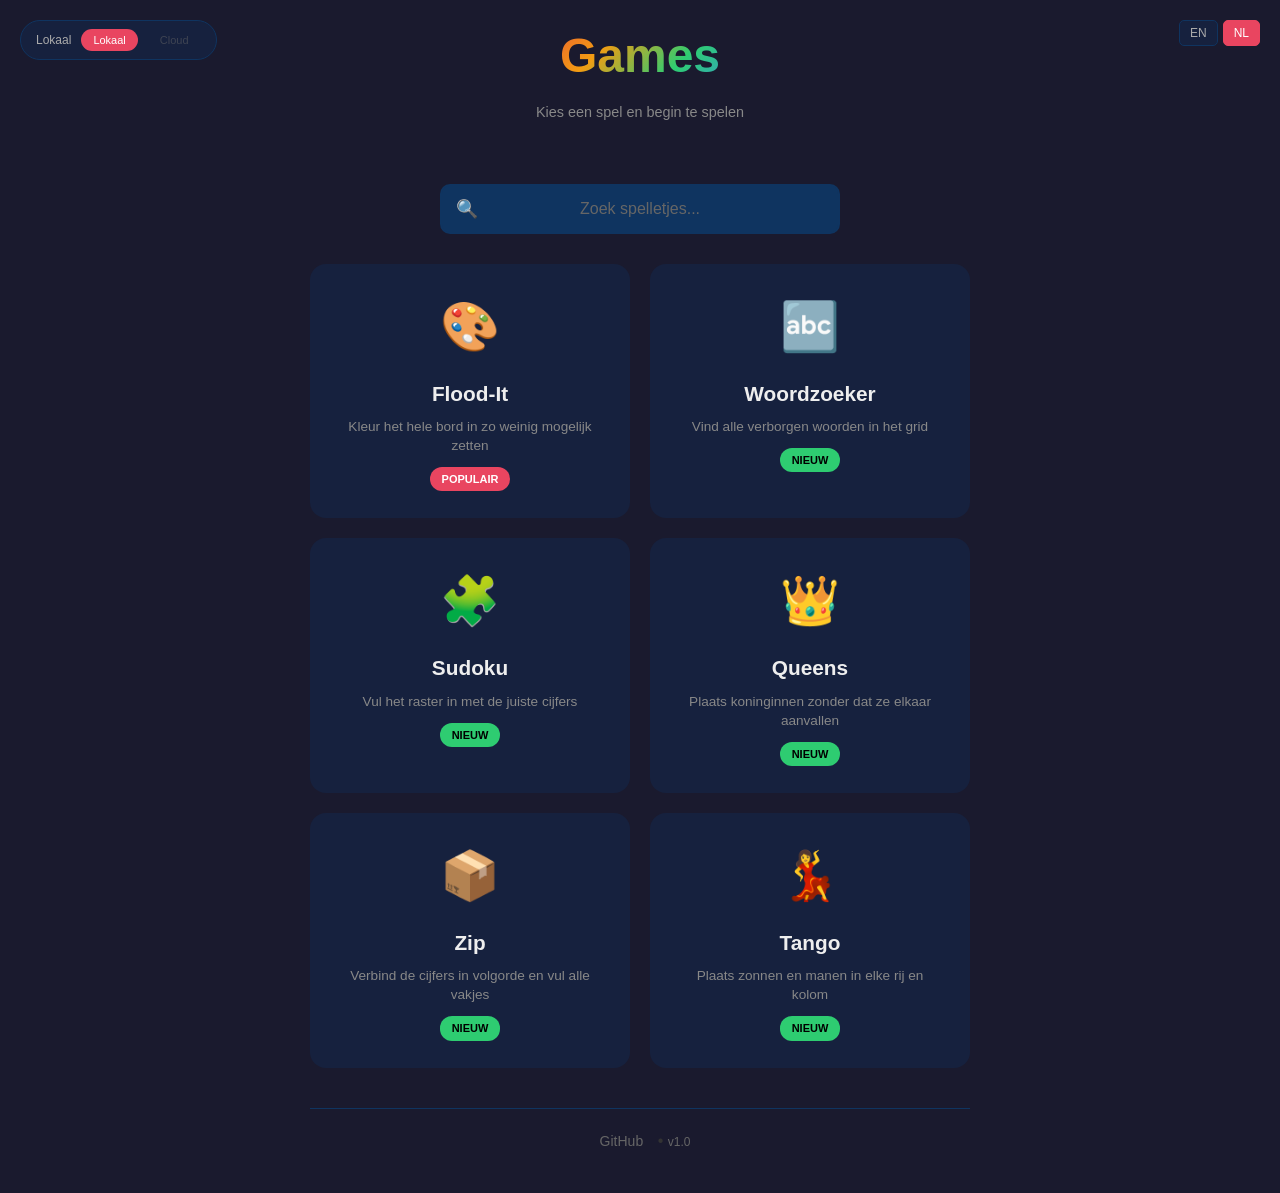
==== commit 9e1670b4: "Add Queens, Zip, Tango, Sudoku games - Queens: Place queens on colored regions - Zip: Connect number" ====
--- a/index.html
+++ b/index.html
@@ -250,33 +250,33 @@
                 <span class="game-card-badge badge-new">Nieuw</span>
             </a>
             
-            <div class="game-card" onclick="showComingSoon()">
+            <a href="games/sudoku/" class="game-card">
                 <span class="game-card-icon">🧩</span>
                 <div class="game-card-title">Sudoku</div>
                 <div class="game-card-description">Vul het raster in met de juiste cijfers</div>
-                <span class="game-card-badge badge-soon">Binnenkort</span>
-            </div>
-            
-            <div class="game-card" onclick="showComingSoon()">
+                <span class="game-card-badge badge-new">Nieuw</span>
+            </a>
+            
+            <a href="games/queens/" class="game-card">
                 <span class="game-card-icon">👑</span>
                 <div class="game-card-title">Queens</div>
                 <div class="game-card-description">Plaats koninginnen zonder dat ze elkaar aanvallen</div>
-                <span class="game-card-badge badge-soon">Binnenkort</span>
-            </div>
-            
-            <div class="game-card" onclick="showComingSoon()">
+                <span class="game-card-badge badge-new">Nieuw</span>
+            </a>
+            
+            <a href="games/zip/" class="game-card">
                 <span class="game-card-icon">📦</span>
                 <div class="game-card-title">Zip</div>
-                <div class="game-card-description">挤压方块以适合网格</div>
-                <span class="game-card-badge badge-soon">Binnenkort</span>
-            </div>
-            
-            <div class="game-card" onclick="showComingSoon()">
+                <div class="game-card-description">Verbind de cijfers in volgorde en vul alle vakjes</div>
+                <span class="game-card-badge badge-new">Nieuw</span>
+            </a>
+            
+            <a href="games/tango/" class="game-card">
                 <span class="game-card-icon">💃</span>
                 <div class="game-card-title">Tango</div>
-                <div class="game-card-description">Koppel de paren in het raster</div>
-                <span class="game-card-badge badge-soon">Binnenkort</span>
-            </div>
+                <div class="game-card-description">Plaats zonnen en manen in elke rij en kolom</div>
+                <span class="game-card-badge badge-new">Nieuw</span>
+            </a>
         </div>
 
         <div class="no-results" id="no-results">
